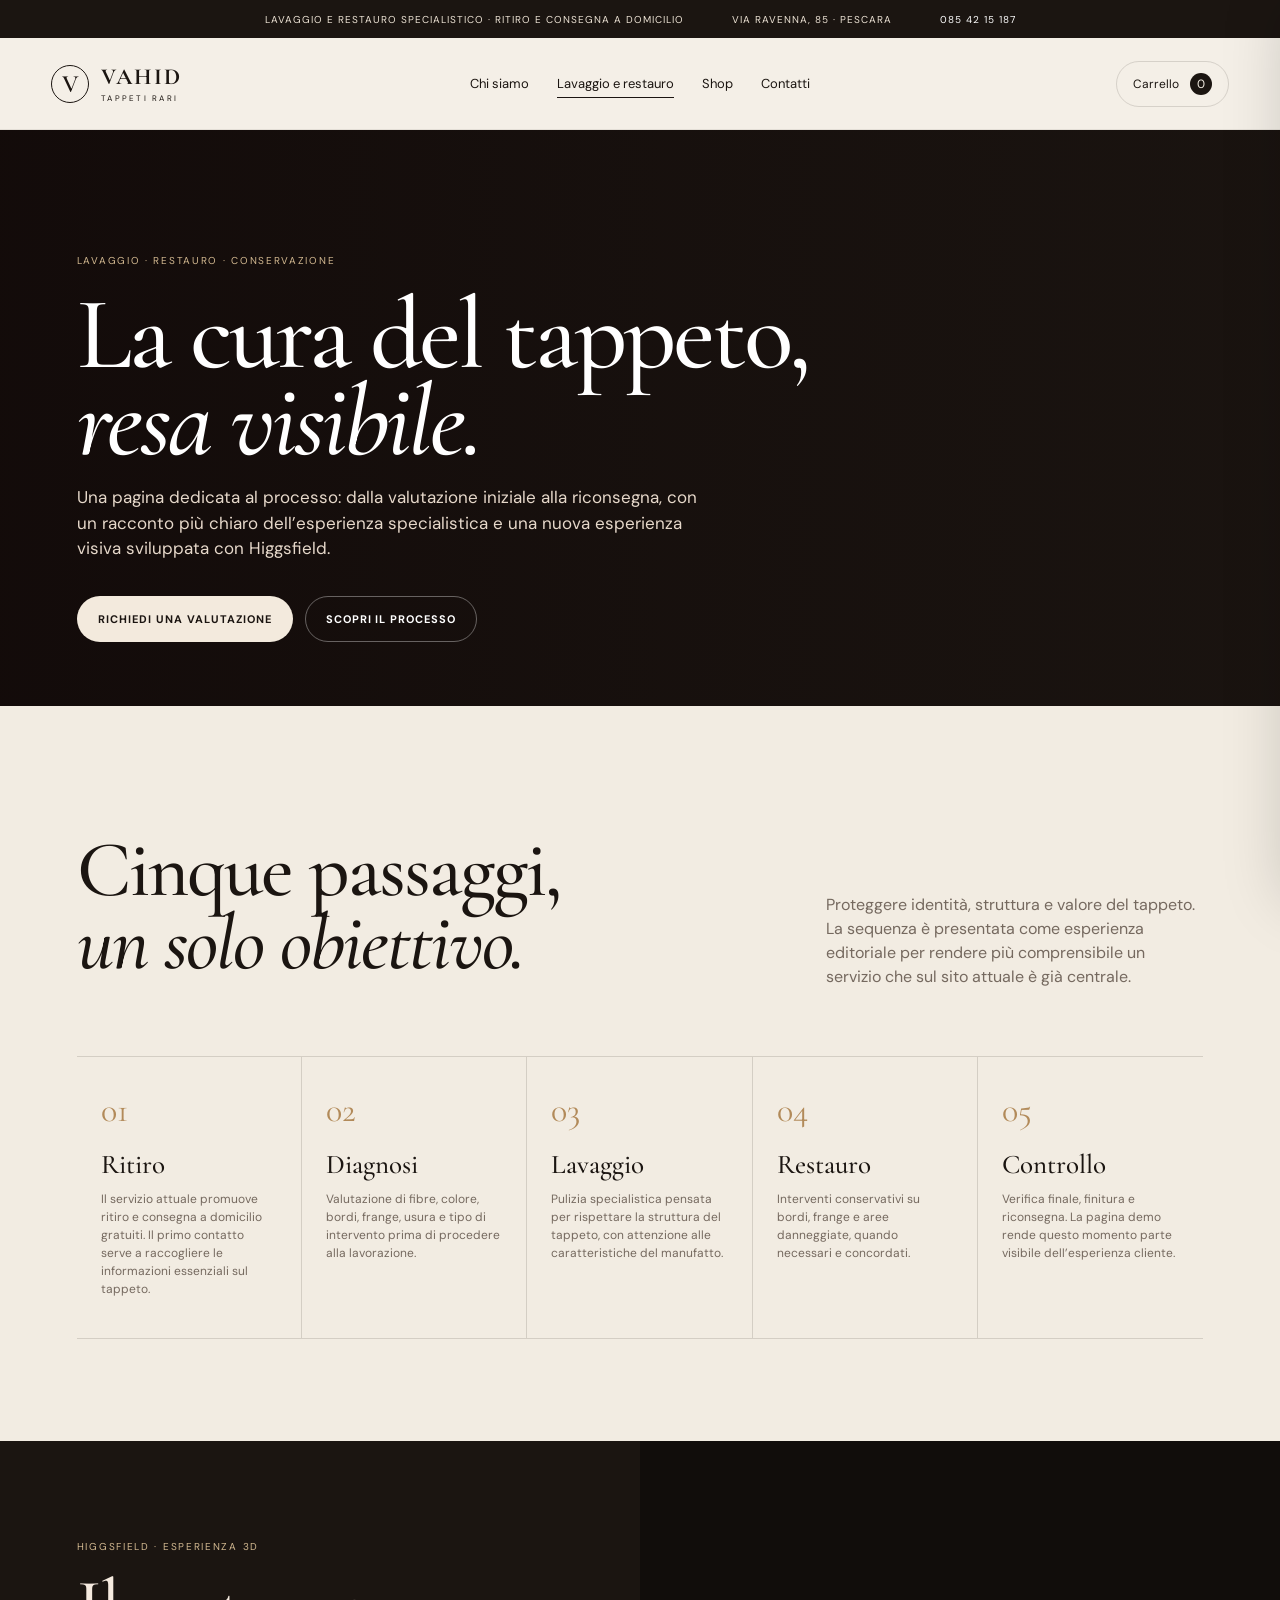
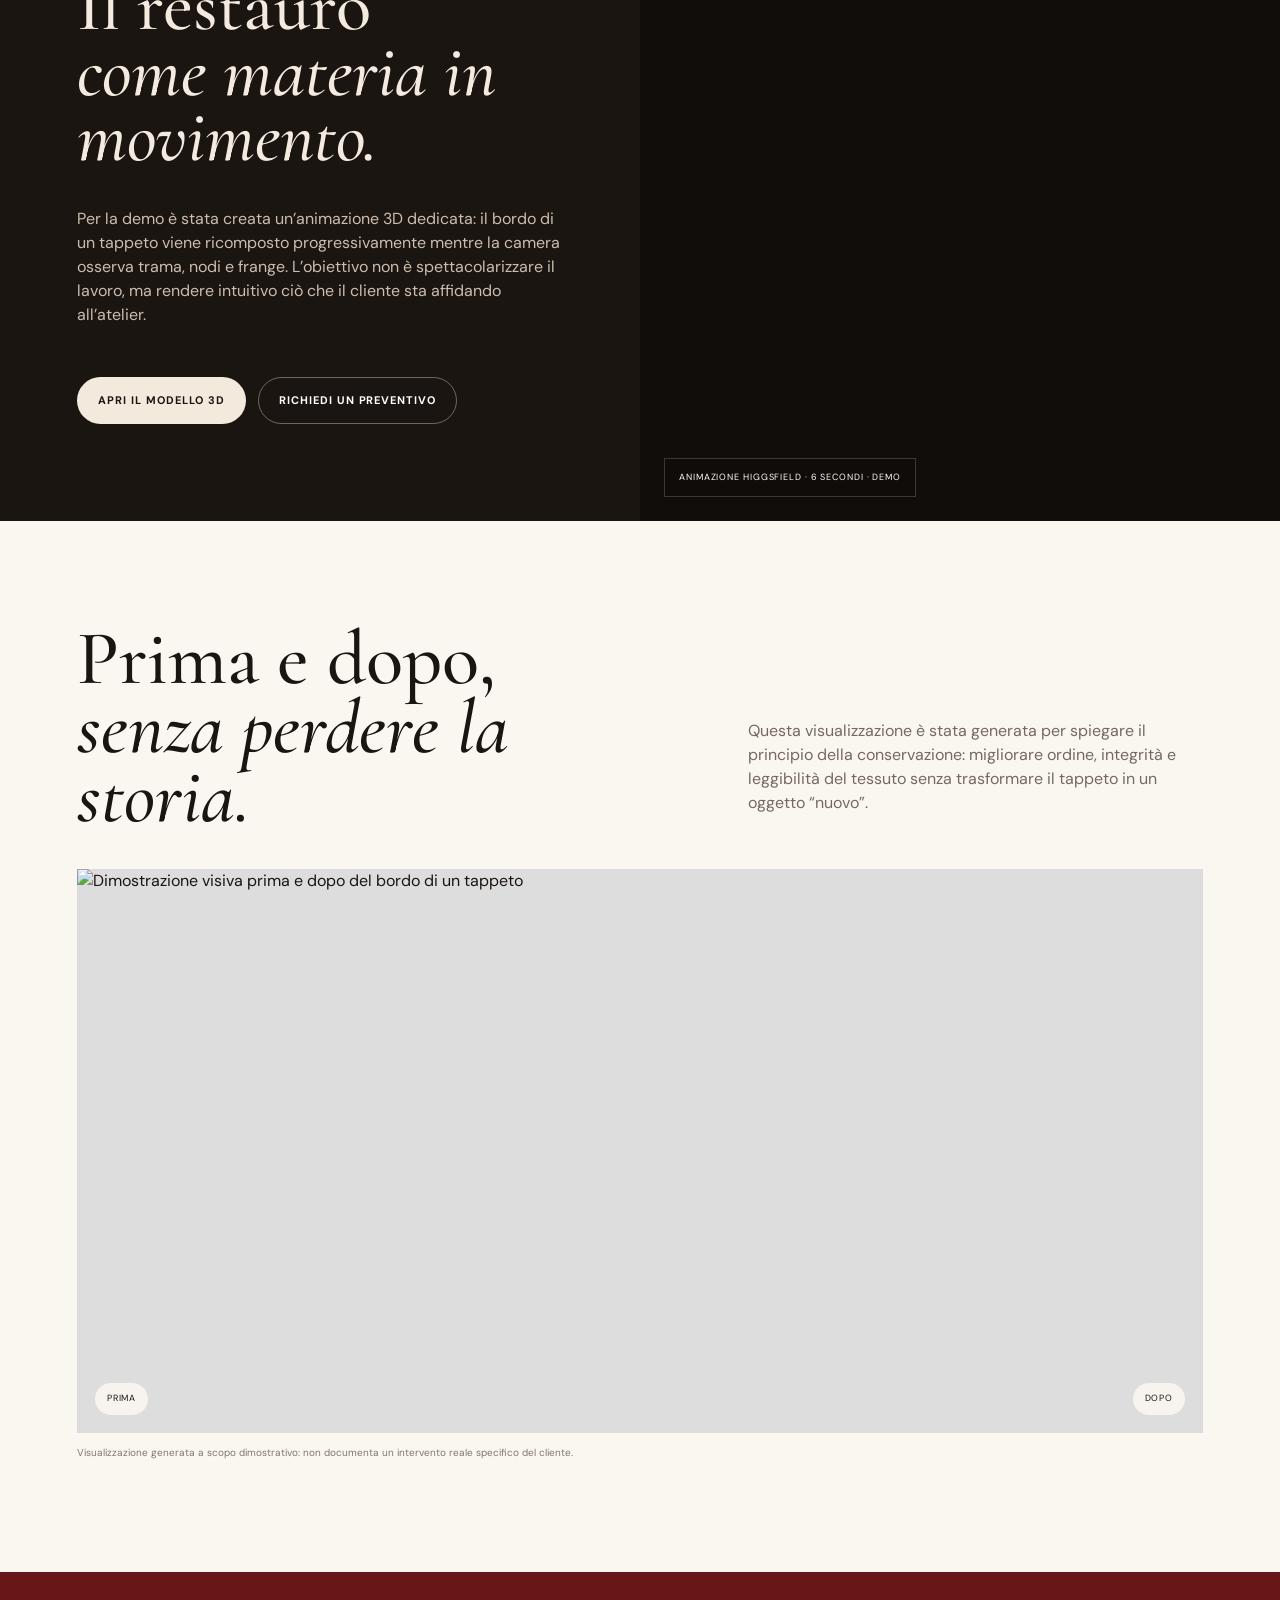
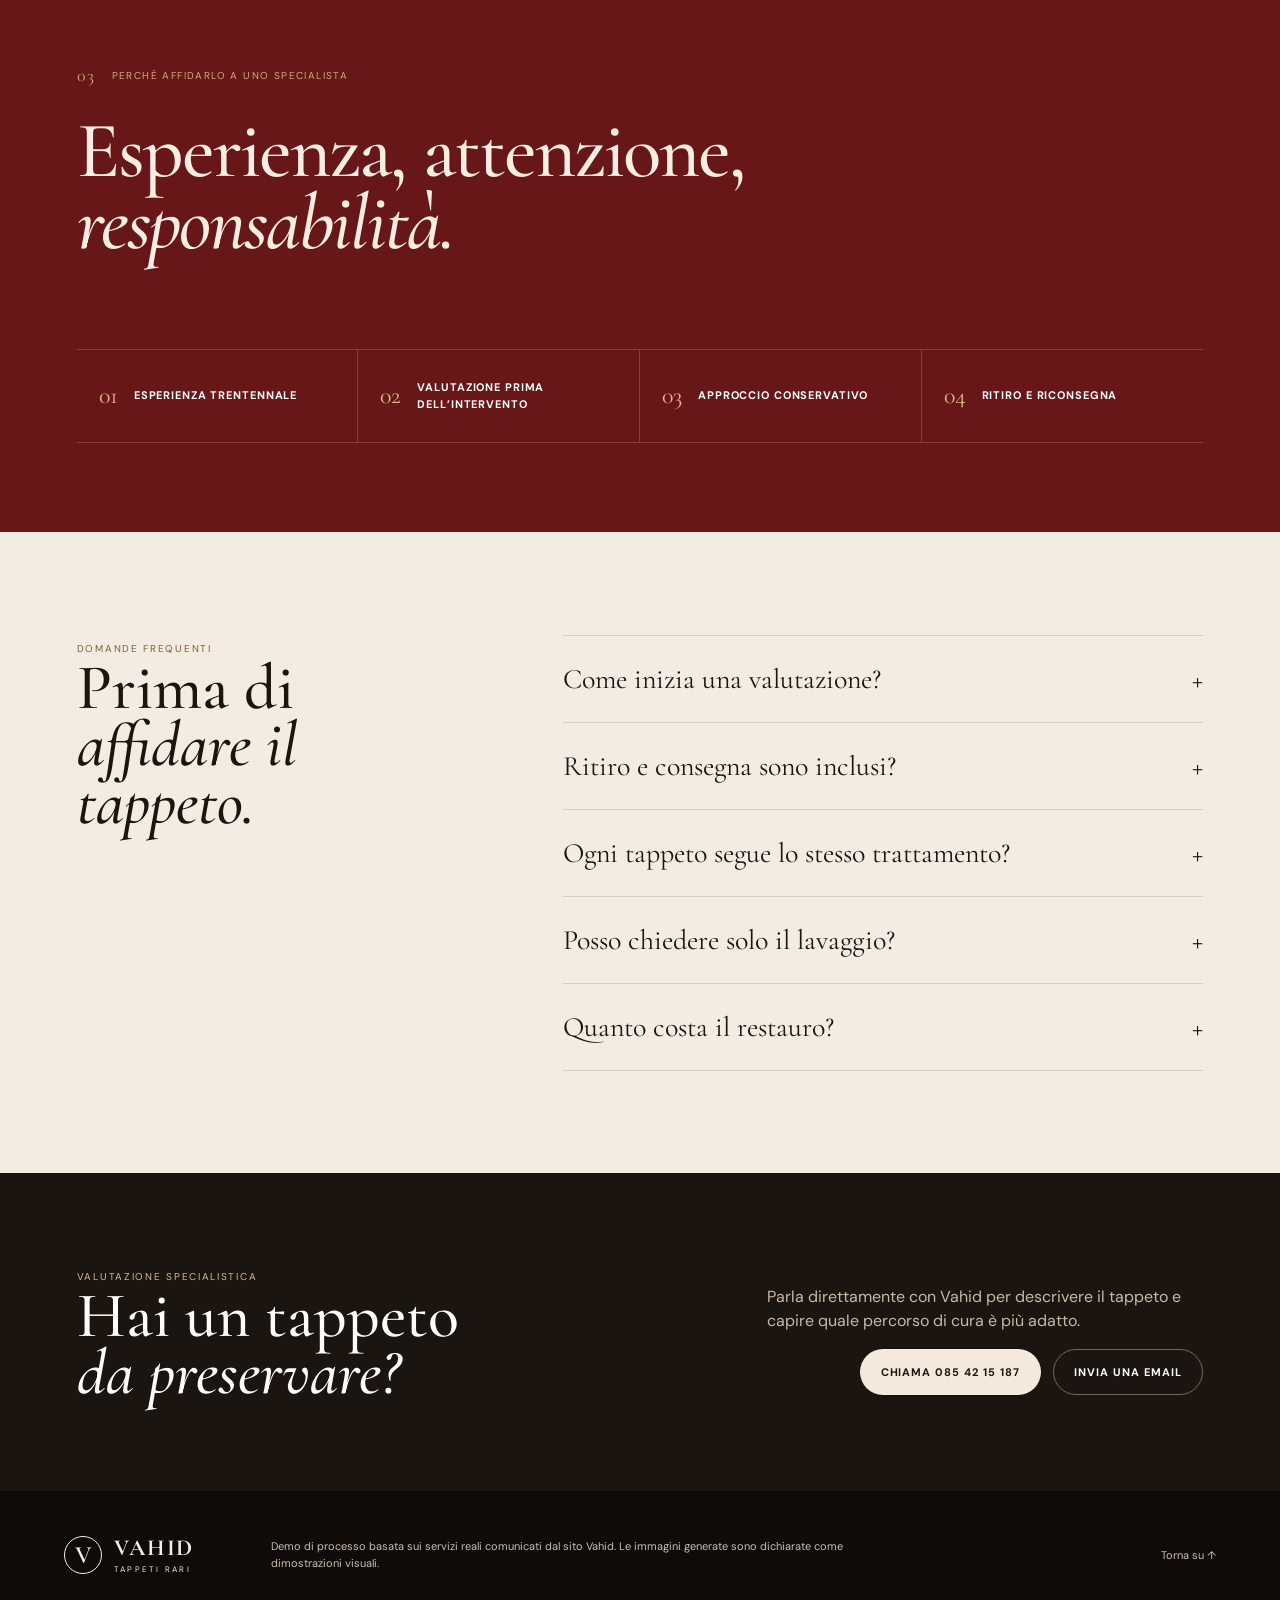
==== restauro.html @ c7d349ae "Add immersive restoration process page with Higgsfield motion" ====
<!doctype html>
<html lang="it">
<head>
  <meta charset="utf-8"><meta name="viewport" content="width=device-width,initial-scale=1"><meta name="description" content="Demo premium del processo di lavaggio e restauro Vahid Tappeti Rari con esperienza interattiva, animazione Higgsfield e richiesta di valutazione."><title>Lavaggio e Restauro — Vahid Tappeti Rari</title>
  <link rel="preconnect" href="https://fonts.googleapis.com"><link rel="preconnect" href="https://fonts.gstatic.com" crossorigin><link href="https://fonts.googleapis.com/css2?family=Cormorant+Garamond:ital,wght@0,500;0,600;1,500&family=DM+Sans:wght@400;500;600;700&display=swap" rel="stylesheet"><link rel="stylesheet" href="styles.css">
</head>
<body class="restoration-page">
  <div class="announcement"><span>Lavaggio e restauro specialistico · ritiro e consegna a domicilio</span><span>Via Ravenna, 85 · Pescara</span><a href="tel:+390854215187">085 42 15 187</a></div>
  <header class="site-header" id="top"><a class="brand" href="index.html"><span class="brand-mark">V</span><span><strong>VAHID</strong><small>TAPPETI RARI</small></span></a><nav class="nav"><a href="index.html#chi-siamo">Chi siamo</a><a href="restauro.html" aria-current="page">Lavaggio e restauro</a><a href="shop.html">Shop</a><a href="index.html#contatti">Contatti</a></nav><button class="cart-trigger" id="cartTrigger">Carrello <span id="cartCount">0</span></button><button class="menu-trigger" id="menuTrigger">Menu</button></header>
  <main>
    <section class="page-hero restoration-hero"><div class="page-hero-media"><video autoplay muted loop playsinline poster="https://d8j0ntlcm91z4.cloudfront.net/user_3JN4lq7KBj4c3qEQUgSkbrftgrd/hf_20260917_131646_2b116d1c-b949-433f-87fc-0a72f5b49335.png"><source src="https://d8j0ntlcm91z4.cloudfront.net/user_3JN4lq7KBj4c3qEQUgSkbrftgrd/hf_20260917_133937_2f659a30-7a9f-43c5-8879-0563947cf5d7.mp4" type="video/mp4"></video></div><div class="page-hero-copy reveal"><span class="eyebrow">Lavaggio · restauro · conservazione</span><h1>La cura del tappeto,<br><em>resa visibile.</em></h1><p>Una pagina dedicata al processo: dalla valutazione iniziale alla riconsegna, con un racconto più chiaro dell’esperienza specialistica e una nuova esperienza visiva sviluppata con Higgsfield.</p><div class="hero-actions"><a class="btn btn-light" href="tel:+390854215187">Richiedi una valutazione</a><a class="btn btn-ghost" href="#processo">Scopri il processo</a></div></div></section>

    <section class="process-page" id="processo"><div class="process-page-head reveal"><h2 class="display">Cinque passaggi,<br><em>un solo obiettivo.</em></h2><p>Proteggere identità, struttura e valore del tappeto. La sequenza è presentata come esperienza editoriale per rendere più comprensibile un servizio che sul sito attuale è già centrale.</p></div><div class="process-grid reveal"><article class="process-step"><span>01</span><h3>Ritiro</h3><p>Il servizio attuale promuove ritiro e consegna a domicilio gratuiti. Il primo contatto serve a raccogliere le informazioni essenziali sul tappeto.</p></article><article class="process-step"><span>02</span><h3>Diagnosi</h3><p>Valutazione di fibre, colore, bordi, frange, usura e tipo di intervento prima di procedere alla lavorazione.</p></article><article class="process-step"><span>03</span><h3>Lavaggio</h3><p>Pulizia specialistica pensata per rispettare la struttura del tappeto, con attenzione alle caratteristiche del manufatto.</p></article><article class="process-step"><span>04</span><h3>Restauro</h3><p>Interventi conservativi su bordi, frange e aree danneggiate, quando necessari e concordati.</p></article><article class="process-step"><span>05</span><h3>Controllo</h3><p>Verifica finale, finitura e riconsegna. La pagina demo rende questo momento parte visibile dell’esperienza cliente.</p></article></div></section>

    <section class="threed-section"><div class="threed-copy reveal"><span class="eyebrow">Higgsfield · esperienza 3D</span><h2>Il restauro<br><em>come materia in movimento.</em></h2><p>Per la demo è stata creata un’animazione 3D dedicata: il bordo di un tappeto viene ricomposto progressivamente mentre la camera osserva trama, nodi e frange. L’obiettivo non è spettacolarizzare il lavoro, ma rendere intuitivo ciò che il cliente sta affidando all’atelier.</p><div class="hero-actions"><a class="btn btn-light" href="https://higgsfield.ai/3d-jutsu/44eef649-ab03-4691-8ada-b29d3c838525" target="_blank" rel="noreferrer">Apri il modello 3D</a><a class="btn btn-ghost" href="mailto:vahidtappetipersiani@gmail.com?subject=Richiesta%20valutazione%20tappeto">Richiedi un preventivo</a></div></div><div class="threed-visual reveal delay-1"><video autoplay muted loop playsinline poster="https://d8j0ntlcm91z4.cloudfront.net/user_3JN4lq7KBj4c3qEQUgSkbrftgrd/hf_20260917_131646_2b116d1c-b949-433f-87fc-0a72f5b49335.png"><source src="https://d8j0ntlcm91z4.cloudfront.net/user_3JN4lq7KBj4c3qEQUgSkbrftgrd/hf_20260917_133937_2f659a30-7a9f-43c5-8879-0563947cf5d7.mp4" type="video/mp4"></video><span class="threed-badge">Animazione Higgsfield · 6 secondi · demo</span></div></section>

    <section class="compare-section"><div class="compare-head reveal"><h2>Prima e dopo,<br><em>senza perdere la storia.</em></h2><p>Questa visualizzazione è stata generata per spiegare il principio della conservazione: migliorare ordine, integrità e leggibilità del tessuto senza trasformare il tappeto in un oggetto “nuovo”.</p></div><div class="compare-media reveal"><img src="https://d8j0ntlcm91z4.cloudfront.net/user_3JN4lq7KBj4c3qEQUgSkbrftgrd/hf_20260917_134541_424b67ab-4fba-4667-8573-e7933c09b040.png" alt="Dimostrazione visiva prima e dopo del bordo di un tappeto"><div class="compare-labels"><span>Prima</span><span>Dopo</span></div></div><p class="demo-disclaimer">Visualizzazione generata a scopo dimostrativo: non documenta un intervento reale specifico del cliente.</p></section>

    <section class="restoration-trust"><div class="section-kicker light reveal"><span>03</span><span>Perché affidarlo a uno specialista</span></div><h2 class="display light reveal">Esperienza, attenzione,<br><em>responsabilità.</em></h2><div class="trust-strip reveal"><div><span>01</span><strong>Esperienza trentennale</strong></div><div><span>02</span><strong>Valutazione prima dell’intervento</strong></div><div><span>03</span><strong>Approccio conservativo</strong></div><div><span>04</span><strong>Ritiro e riconsegna</strong></div></div></section>

    <section class="faq-section"><div class="faq-layout"><div class="reveal"><span class="eyebrow dark">Domande frequenti</span><h2>Prima di<br><em>affidare il tappeto.</em></h2></div><div class="faq-list reveal"><details><summary>Come inizia una valutazione?</summary><p>Con un contatto diretto e una prima descrizione del tappeto. La demo indirizza alla telefonata o all’email, così la valutazione resta personale e coerente con il posizionamento specialistico dell’attività.</p></details><details><summary>Ritiro e consegna sono inclusi?</summary><p>Il sito attuale promuove ritiro e consegna a domicilio gratuiti. Per una versione produzione andrebbero definiti con precisione area coperta, condizioni e tempi.</p></details><details><summary>Ogni tappeto segue lo stesso trattamento?</summary><p>No. La pagina demo comunica esplicitamente una fase di diagnosi iniziale proprio per evitare l’idea di un trattamento standard valido per qualunque manufatto.</p></details><details><summary>Posso chiedere solo il lavaggio?</summary><p>La struttura separa lavaggio, diagnosi e restauro, rendendo più semplice spiegare al cliente quali interventi sono necessari e quali sono opzionali.</p></details><details><summary>Quanto costa il restauro?</summary><p>La demo non inventa un listino. Il costo dipende dall’intervento e viene presentato come preventivo da definire dopo la valutazione.</p></details></div></div></section>

    <section class="quote-cta"><div class="reveal"><span class="eyebrow">Valutazione specialistica</span><h2>Hai un tappeto<br><em>da preservare?</em></h2></div><div class="reveal delay-1"><p>Parla direttamente con Vahid per descrivere il tappeto e capire quale percorso di cura è più adatto.</p><div class="quote-actions"><a class="btn btn-light" href="tel:+390854215187">Chiama 085 42 15 187</a><a class="btn btn-ghost" href="mailto:vahidtappetipersiani@gmail.com">Invia una email</a></div></div></section>
  </main>
  <footer><div class="brand footer-brand"><span class="brand-mark">V</span><span><strong>VAHID</strong><small>TAPPETI RARI</small></span></div><p>Demo di processo basata sui servizi reali comunicati dal sito Vahid. Le immagini generate sono dichiarate come dimostrazioni visuali.</p><a href="#top">Torna su ↑</a></footer>

  <aside class="cart-drawer" id="cartDrawer" aria-hidden="true"><div class="drawer-head"><div><span class="eyebrow dark">Carrello demo</span><h2>Il tuo ordine</h2></div><button class="icon-btn" id="closeCart">×</button></div><div class="cart-empty" id="cartEmpty"><p>Il carrello è vuoto.</p><a href="shop.html" class="text-link" id="continueShopping">Vai allo shop</a></div><div class="cart-content" id="cartContent" hidden><div id="cartItems"></div><div class="shipping-controls"><label>Metodo di consegna<select id="shippingMethod"><option value="local">Ritiro / consegna area Pescara — €0</option><option value="italy">Spedizione Italia — €24</option><option value="whiteglove">Consegna con cura speciale — €42</option></select></label><label class="checkline"><input type="checkbox" id="specialHandling"> Formato oltre 200 cm / movimentazione speciale (+€18 con spedizione standard)</label></div><div class="cart-summary"><div><span>Subtotale</span><strong id="cartSubtotal">€0</strong></div><div><span>Spedizione</span><strong id="cartShipping">€0</strong></div><div class="total"><span>Totale</span><strong id="cartTotal">€0</strong></div></div><button class="btn btn-dark btn-full" id="checkoutTrigger">Vai al checkout</button><small>Demo: nessun pagamento reale.</small></div></aside><div class="backdrop" id="backdrop"></div>
  <dialog class="checkout-modal" id="checkoutModal"><button class="icon-btn modal-close" id="closeCheckout">×</button><div class="checkout-layout"><div class="checkout-form-pane"><span class="eyebrow dark">Checkout simulato</span><h2>Dati di consegna</h2><form id="checkoutForm"><div class="field-grid"><label>Nome<input required autocomplete="given-name"></label><label>Cognome<input required autocomplete="family-name"></label></div><label>Email<input required type="email" autocomplete="email"></label><label>Indirizzo<input required autocomplete="street-address"></label><div class="field-grid"><label>Città<input required></label><label>CAP<input required inputmode="numeric"></label></div><label>Consegna<select id="checkoutShipping"><option value="local">Ritiro / consegna area Pescara — €0</option><option value="italy">Spedizione Italia — €24</option><option value="whiteglove">Consegna con cura speciale — €42</option></select></label><label class="checkout-check"><input type="checkbox" id="checkoutSpecialHandling"> Formato oltre 200 cm / movimentazione speciale</label><h3>Pagamento demo</h3><label>Numero carta<input required id="cardNumber" inputmode="numeric" maxlength="19" placeholder="4242 4242 4242 4242"></label><div class="field-grid"><label>Scadenza<input required placeholder="MM/AA" maxlength="5"></label><label>CVV<input required inputmode="numeric" maxlength="4" placeholder="123"></label></div><button class="btn btn-dark btn-full" type="submit" id="payButton">Paga · Simulazione</button><small>Nessun dato di pagamento viene trasmesso.</small></form></div><div class="checkout-summary-pane"><span class="eyebrow">Riepilogo</span><h3>Ordine Vahid</h3><p id="checkoutShippingLabel">Spedizione</p><div class="checkout-product-price" id="checkoutTotal">€0</div><div class="secure-note">Checkout dimostrativo<br>Assistenza diretta<br>Costi di consegna visibili</div></div></div><div class="success-state" id="successState" hidden><span class="success-icon">✓</span><h2>Ordine demo completato</h2><p>Nessun pagamento reale è stato effettuato.</p><button class="btn btn-dark" id="resetDemo">Chiudi demo</button></div></dialog>
  <script src="script.js"></script>
</body>
</html>
---- styles.css ----
:root{
  --ink:#1b1511;
  --ink-2:#2a211b;
  --cream:#f2ece2;
  --paper:#faf7f1;
  --burgundy:#681719;
  --burgundy-deep:#4e1012;
  --gold:#b28a59;
  --gold-soft:#d0b184;
  --muted:#75695f;
  --line:rgba(28,21,17,.14);
  --line-light:rgba(255,255,255,.16);
  --serif:'Cormorant Garamond',Georgia,serif;
  --sans:'DM Sans',Arial,sans-serif;
  --ease:cubic-bezier(.2,.7,.2,1);
  --shadow:0 26px 70px rgba(23,15,10,.13);
}
*{box-sizing:border-box}
html{scroll-behavior:smooth}
body{margin:0;background:var(--cream);color:var(--ink);font-family:var(--sans);font-size:16px;line-height:1.5;overflow-x:hidden}
body.shop-page,body.restoration-page{background:var(--paper)}
a{color:inherit;text-decoration:none}
button,input,select,textarea{font:inherit}
button{cursor:pointer}
img,video{max-width:100%}
[hidden]{display:none!important}
.announcement{height:38px;padding:0 4vw;background:var(--ink);color:#ede3d5;display:flex;align-items:center;justify-content:center;gap:3rem;font-size:10px;letter-spacing:.1em;text-transform:uppercase}
.announcement a{color:#fff}
.site-header{height:92px;padding:0 4vw;background:rgba(244,239,230,.94);backdrop-filter:blur(18px);display:grid;grid-template-columns:1fr auto 1fr;align-items:center;gap:32px;position:sticky;top:0;z-index:50;border-bottom:1px solid rgba(28,21,17,.08)}
.brand{display:inline-flex;align-items:center;gap:12px;width:max-content}
.brand-mark{width:38px;height:38px;border:1px solid currentColor;border-radius:50%;display:grid;place-items:center;font-family:var(--serif);font-size:25px;font-weight:600}
.brand span:last-child{display:flex;flex-direction:column;line-height:1}
.brand strong{font-family:var(--serif);font-size:23px;letter-spacing:.08em}
.brand small{font-size:8px;letter-spacing:.28em;margin-top:5px}
.nav{display:flex;align-items:center;gap:28px;font-size:13px}
.nav a{position:relative}
.nav a:after{content:'';position:absolute;left:0;right:100%;bottom:-5px;height:1px;background:var(--ink);transition:right .3s}
.nav a:hover:after,.nav a[aria-current="page"]:after{right:0}
.cart-trigger,.menu-trigger,.icon-btn,.text-button{appearance:none;border:0;background:none;color:inherit}
.cart-trigger{justify-self:end;border:1px solid var(--line);padding:11px 16px;border-radius:999px;font-size:12px}
.cart-trigger span{display:inline-grid;place-items:center;background:var(--ink);color:var(--cream);width:22px;height:22px;border-radius:50%;margin-left:8px}
.menu-trigger{display:none;justify-self:end}
.section-dark{background:var(--ink);color:#f8f2e7}
.section-light{background:var(--cream)}
.section-burgundy{background:var(--burgundy);color:#f7e8df}
.eyebrow{display:inline-block;font-size:10px;letter-spacing:.17em;text-transform:uppercase;color:#d3b991}
.eyebrow.dark{color:#845d35}
.display{font-family:var(--serif);font-weight:500;letter-spacing:-.025em;line-height:.91;margin:26px 0;font-size:clamp(48px,6.2vw,98px)}
.display.light{color:#faeee3}
.display em{font-weight:500}
.section-kicker{display:flex;gap:16px;align-items:center;font-size:10px;letter-spacing:.14em;text-transform:uppercase;color:#8b6a46}
.section-kicker span:first-child{font-family:var(--serif);font-size:18px}
.section-kicker.light{color:#d0a978}
.btn{appearance:none;border:1px solid transparent;padding:14px 20px;border-radius:999px;font-size:11px;letter-spacing:.09em;text-transform:uppercase;font-weight:700;transition:transform .25s var(--ease),background .25s,color .25s,border-color .25s}
.btn:hover{transform:translateY(-2px)}
.btn-light{background:#f3eadd;color:var(--ink)}
.btn-ghost{border-color:rgba(255,255,255,.35);color:#fff}
.btn-dark{background:var(--ink);color:#fff}
.btn-outline{border-color:var(--line);background:transparent;color:var(--ink)}
.btn-full{width:100%}
.text-link,.text-button{display:inline-block;margin-top:14px;padding:0 0 3px;border-bottom:1px solid currentColor;font-size:11px;text-transform:uppercase;letter-spacing:.1em}
.text-button{font-weight:600}
.hero{min-height:calc(100svh - 130px);position:relative;display:grid;align-items:end;overflow:hidden}
.hero-media,.hero-overlay{position:absolute;inset:0}
.hero-media img{width:100%;height:100%;object-fit:cover;filter:saturate(.86) contrast(1.04);transform:scale(1.02);animation:heroDrift 18s ease-in-out infinite alternate}
.hero-overlay{background:linear-gradient(90deg,rgba(22,15,11,.9) 0%,rgba(22,15,11,.64) 42%,rgba(22,15,11,.1) 72%,rgba(22,15,11,.24) 100%)}
@keyframes heroDrift{from{transform:scale(1.02) translateX(0)}to{transform:scale(1.07) translateX(-1.5%)}}
.hero-copy{position:relative;z-index:2;width:min(760px,80vw);padding:8vw 0 7vw 6vw}
.hero h1{font-family:var(--serif);font-weight:500;letter-spacing:-.03em;line-height:.88;margin:26px 0;font-size:clamp(64px,8.5vw,138px)}
.hero h1 em{font-weight:500}
.hero-copy p{max-width:610px;color:#ddd1c2;font-size:18px}
.hero-actions{display:flex;gap:12px;margin-top:34px;flex-wrap:wrap}
.hero-meta{position:absolute;right:5vw;bottom:5vw;z-index:2;display:grid;grid-template-columns:auto auto auto;gap:28px;align-items:end;color:#f0e5d7}
.hero-meta>span{font-family:var(--serif);font-size:70px;opacity:.22;line-height:.8}
.hero-meta div{border-left:1px solid rgba(255,255,255,.24);padding-left:18px;display:flex;flex-direction:column}
.hero-meta strong{font-family:var(--serif);font-size:24px}
.hero-meta small{font-size:10px;text-transform:uppercase;letter-spacing:.1em;color:#bcae9c}
.scroll-cue{position:absolute;right:2vw;top:50%;z-index:2;writing-mode:vertical-rl;font-size:9px;letter-spacing:.2em;text-transform:uppercase;color:#d0c1af}
.intro,.collection,.visit,.page-section{padding:8vw 6vw}
.intro-grid{display:grid;grid-template-columns:minmax(0,1.45fr) minmax(320px,.7fr);gap:8vw;align-items:start;margin-top:42px}
.intro-copy{padding-top:26px;color:#514840;font-size:17px}
.intro-copy p{margin:0 0 18px}
.trust-strip{display:grid;grid-template-columns:repeat(4,1fr);border-top:1px solid var(--line);border-bottom:1px solid var(--line);margin-top:7vw}
.trust-strip div{padding:28px 22px;border-right:1px solid var(--line);display:flex;gap:16px;align-items:center}
.trust-strip div:last-child{border-right:0}
.trust-strip span{font-family:var(--serif);font-size:24px;color:var(--gold)}
.trust-strip strong{font-size:11px;text-transform:uppercase;letter-spacing:.08em}
.restoration{display:grid;grid-template-columns:1.05fr .95fr;min-height:780px}
.restoration-media{min-height:650px}.restoration-media img{width:100%;height:100%;object-fit:cover;display:block}
.restoration-copy{padding:7vw 6vw;display:flex;flex-direction:column;justify-content:center}
.restoration-copy>p{max-width:640px;font-size:17px;color:#f0d4ca}
.process{margin:30px 0 36px;border-top:1px solid rgba(255,255,255,.18)}
.process div{display:grid;grid-template-columns:46px 1fr;gap:18px;padding:18px 0;border-bottom:1px solid rgba(255,255,255,.18)}
.process span{font-family:var(--serif);font-size:24px;color:#dfb184}.process p{margin:0;font-size:13px;color:#efd8cf}.process strong{color:#fff;font-size:15px}
.collection-head{display:grid;grid-template-columns:1.3fr .6fr;gap:8vw;align-items:end}.collection-head p{color:#5e544b;padding-bottom:22px}
.collection-banner{height:440px;margin:3vw 0 6vw;overflow:hidden}.collection-banner img{width:100%;height:100%;object-fit:cover;transition:transform .8s var(--ease)}.collection-banner:hover img{transform:scale(1.02)}
.product-card{display:grid;grid-template-columns:minmax(0,1.08fr) minmax(320px,.92fr);background:var(--paper);border:1px solid var(--line)}
.product-image-wrap{position:relative;min-height:560px;background:#e9e2d8;overflow:hidden}.product-image{width:100%;height:100%;object-fit:cover;transition:transform .7s var(--ease)}.product-card:hover .product-image{transform:scale(1.025)}
.product-badge{position:absolute;left:20px;top:20px;background:rgba(250,247,241,.92);padding:9px 12px;border-radius:999px;font-size:9px;text-transform:uppercase;letter-spacing:.14em}
.product-info{padding:6vw;display:flex;flex-direction:column;justify-content:center}.product-info h3{font-family:var(--serif);font-size:clamp(38px,4vw,64px);line-height:.96;font-weight:500;margin:20px 0}.product-info>p{color:#635950;max-width:560px}.product-price{font-family:var(--serif);font-size:42px;margin:20px 0}.product-actions{display:flex;align-items:center;gap:22px;flex-wrap:wrap}
.visit{padding-bottom:6vw}.visit-grid{display:grid;grid-template-columns:1.1fr .8fr;gap:8vw;align-items:start;margin-top:48px}.visit p{color:#c9bcae;max-width:600px}
.contact-card{border:1px solid rgba(255,255,255,.16)}.contact-card div{padding:24px;border-bottom:1px solid rgba(255,255,255,.16);display:flex;flex-direction:column;gap:7px}.contact-card div:last-child{border-bottom:0}.contact-card span{font-size:9px;text-transform:uppercase;letter-spacing:.14em;color:#ad9f90}.contact-card strong,.contact-card a{font-family:var(--serif);font-size:24px;font-weight:500}.contact-card a:hover{color:#d7b07c}
footer{padding:36px 5vw;background:#0e0b09;color:#cbbfb1;display:grid;grid-template-columns:auto 1fr auto;gap:6vw;align-items:center;font-size:11px}.footer-brand{color:#f6eee3}footer p{max-width:580px}

/* SHOP */
.page-hero{position:relative;min-height:64svh;display:grid;align-items:end;overflow:hidden;background:var(--ink);color:#fff}
.page-hero-media{position:absolute;inset:0}.page-hero-media img,.page-hero-media video{width:100%;height:100%;object-fit:cover;display:block}.page-hero-media:after{content:'';position:absolute;inset:0;background:linear-gradient(90deg,rgba(18,12,9,.88),rgba(18,12,9,.35) 60%,rgba(18,12,9,.18))}
.page-hero-copy{position:relative;z-index:2;padding:8vw 6vw 5vw;width:min(900px,88vw)}
.page-hero h1{font-family:var(--serif);font-size:clamp(64px,8vw,126px);line-height:.85;font-weight:500;letter-spacing:-.03em;margin:20px 0}.page-hero p{max-width:640px;color:#e6d8ca;font-size:17px}
.shop-shell{padding:6vw 6vw 9vw}.shop-intro{display:grid;grid-template-columns:1fr .7fr;gap:8vw;align-items:end;margin-bottom:4vw}.shop-intro h2{font-family:var(--serif);font-size:clamp(50px,6vw,90px);line-height:.9;font-weight:500;margin:0}.shop-intro p{color:var(--muted);font-size:15px}
.category-row{display:flex;gap:8px;flex-wrap:wrap;margin:0 0 22px}.category-chip{border:1px solid var(--line);background:transparent;padding:10px 14px;border-radius:999px;font-size:10px;text-transform:uppercase;letter-spacing:.09em}.category-chip.active,.category-chip:hover{background:var(--ink);color:#fff}
.shop-toolbar{display:grid;grid-template-columns:1.4fr .8fr .8fr auto;gap:12px;align-items:center;padding:20px 0 30px;border-top:1px solid var(--line);border-bottom:1px solid var(--line);margin-bottom:35px}
.shop-toolbar input,.shop-toolbar select{width:100%;border:1px solid var(--line);background:var(--paper);padding:13px 14px;outline:none;color:var(--ink)}.shop-toolbar input:focus,.shop-toolbar select:focus{border-color:var(--ink)}
.result-count{font-size:10px;letter-spacing:.08em;text-transform:uppercase;color:var(--muted);text-align:right;white-space:nowrap}
.product-grid{display:grid;grid-template-columns:repeat(2,minmax(0,1fr));gap:28px}
.shop-card{background:#fff;border:1px solid var(--line);min-width:0;transition:transform .35s var(--ease),box-shadow .35s var(--ease)}.shop-card:hover{transform:translateY(-5px);box-shadow:var(--shadow)}
.shop-card-media{position:relative;aspect-ratio:4/3;background:#e6ded3;overflow:hidden}.shop-card-media img{width:100%;height:100%;object-fit:cover;display:block;transition:transform .7s var(--ease)}.shop-card:hover .shop-card-media img{transform:scale(1.035)}
.shop-card-tag{position:absolute;top:16px;left:16px;background:rgba(250,247,241,.93);padding:8px 10px;border-radius:999px;font-size:9px;text-transform:uppercase;letter-spacing:.1em}.shop-card-body{padding:24px}.shop-card-meta{display:flex;justify-content:space-between;gap:12px;color:#8c7e70;font-size:10px;text-transform:uppercase;letter-spacing:.08em}.shop-card h3{font-family:var(--serif);font-size:34px;line-height:.95;font-weight:500;margin:15px 0 10px}.shop-card p{color:var(--muted);font-size:13px;min-height:60px}.shop-card-price{font-family:var(--serif);font-size:34px;margin:18px 0}.shop-card-actions{display:flex;gap:10px;flex-wrap:wrap}.shop-card-actions .btn{flex:1}
.shop-advice{margin-top:5vw;padding:5vw;background:var(--burgundy);color:#f8e8de;display:grid;grid-template-columns:1.1fr .8fr;gap:7vw;align-items:center}.shop-advice h2{font-family:var(--serif);font-size:clamp(42px,5vw,78px);line-height:.92;font-weight:500;margin:0 0 18px}.shop-advice p{color:#e6c7bd}.advice-actions{display:flex;flex-direction:column;gap:12px;align-items:flex-start}
.shipping-story{padding:7vw 6vw;background:var(--ink);color:#f5ecdf}.shipping-grid{display:grid;grid-template-columns:1fr 1fr 1fr;gap:1px;background:rgba(255,255,255,.12);border:1px solid rgba(255,255,255,.12);margin-top:35px}.shipping-card{background:var(--ink);padding:30px}.shipping-card span{font-family:var(--serif);font-size:38px;color:var(--gold-soft)}.shipping-card h3{font-family:var(--serif);font-size:28px;font-weight:500;margin:15px 0 8px}.shipping-card p{color:#c9b9aa;font-size:13px;margin:0}.shipping-note{font-size:11px;color:#9e8e7d;margin-top:24px}
.recent-section{padding:7vw 6vw}.recent-section h2{font-family:var(--serif);font-size:clamp(42px,5vw,72px);font-weight:500;margin:12px 0 30px}.recent-grid{display:grid;grid-template-columns:repeat(2,minmax(0,1fr));gap:18px}.recent-card{display:grid;grid-template-columns:150px 1fr;background:#fff;border:1px solid var(--line)}.recent-card img{width:100%;height:100%;object-fit:cover;min-height:150px}.recent-card div{padding:18px}.recent-card span{font-size:9px;text-transform:uppercase;letter-spacing:.1em;color:#8e6b45}.recent-card h3{font-family:var(--serif);font-size:26px;line-height:1;margin:8px 0}.recent-card strong{display:block;font-size:14px}
.quick-modal{width:min(980px,94vw);border:0;padding:0;background:var(--paper);box-shadow:0 30px 90px rgba(0,0,0,.36)}.quick-modal::backdrop{background:rgba(10,7,5,.72);backdrop-filter:blur(4px)}.quick-grid{display:grid;grid-template-columns:1.05fr .95fr}.quick-image{min-height:560px;background:#ddd}.quick-image img{width:100%;height:100%;object-fit:cover;display:block}.quick-copy{padding:5vw;position:relative}.quick-copy .icon-btn{position:absolute;right:20px;top:20px}.quick-copy h2{font-family:var(--serif);font-size:50px;line-height:.9;font-weight:500;margin:18px 0}.quick-copy p{color:var(--muted)}

/* RESTORATION PAGE */
.restoration-hero .page-hero-media:after{background:linear-gradient(90deg,rgba(18,10,9,.9),rgba(18,10,9,.45) 52%,rgba(18,10,9,.15))}
.restoration-hero video{filter:saturate(.82) contrast(1.05)}
.process-page{padding:8vw 6vw;background:var(--cream)}.process-page-head{display:grid;grid-template-columns:1.2fr .7fr;gap:8vw;align-items:end;margin-bottom:4vw}.process-page-head p{color:var(--muted)}
.process-grid{display:grid;grid-template-columns:repeat(5,1fr);border-top:1px solid var(--line);border-bottom:1px solid var(--line)}.process-step{padding:28px 24px;border-right:1px solid var(--line)}.process-step:last-child{border-right:0}.process-step span{font-family:var(--serif);font-size:34px;color:var(--gold)}.process-step h3{font-family:var(--serif);font-size:27px;line-height:1;font-weight:500;margin:15px 0 9px}.process-step p{font-size:12px;color:var(--muted)}
.threed-section{display:grid;grid-template-columns:1fr 1fr;min-height:680px;background:var(--ink);color:#f5eadf}.threed-copy{padding:7vw 6vw;display:flex;flex-direction:column;justify-content:center}.threed-copy h2{font-family:var(--serif);font-size:clamp(48px,5.7vw,86px);line-height:.9;font-weight:500;margin:20px 0}.threed-copy p{color:#cdbdaf;max-width:580px}.threed-visual{position:relative;overflow:hidden;background:#110d0b}.threed-visual video{width:100%;height:100%;object-fit:cover;display:block}.threed-badge{position:absolute;left:24px;bottom:24px;background:rgba(17,13,11,.8);backdrop-filter:blur(8px);padding:12px 14px;border:1px solid rgba(255,255,255,.18);font-size:9px;text-transform:uppercase;letter-spacing:.1em;color:#fff}
.compare-section{padding:8vw 6vw;background:var(--paper)}.compare-head{display:grid;grid-template-columns:1fr .8fr;gap:8vw;align-items:end;margin-bottom:3vw}.compare-head h2{font-family:var(--serif);font-size:clamp(48px,6vw,88px);line-height:.9;font-weight:500;margin:0}.compare-head p{color:var(--muted)}.compare-media{position:relative;overflow:hidden;background:#ddd;aspect-ratio:16/8}.compare-media img{width:100%;height:100%;object-fit:cover;display:block}.compare-labels{position:absolute;inset:auto 18px 18px 18px;display:flex;justify-content:space-between}.compare-labels span{background:rgba(250,247,241,.9);padding:9px 12px;border-radius:999px;font-size:9px;text-transform:uppercase;letter-spacing:.1em}.demo-disclaimer{font-size:10px;color:#81756b;margin-top:12px}
.restoration-trust{padding:7vw 6vw;background:var(--burgundy);color:#f5e6dc}.restoration-trust .trust-strip{border-color:rgba(255,255,255,.18)}.restoration-trust .trust-strip div{border-color:rgba(255,255,255,.18)}.restoration-trust .trust-strip strong{color:#fff}.restoration-trust .trust-strip span{color:#deb88d}
.faq-section{padding:8vw 6vw;background:var(--cream)}.faq-layout{display:grid;grid-template-columns:.75fr 1.25fr;gap:8vw}.faq-layout h2{font-family:var(--serif);font-size:clamp(48px,5vw,80px);line-height:.9;font-weight:500;margin:0}.faq-list{border-top:1px solid var(--line)}.faq-list details{border-bottom:1px solid var(--line);padding:22px 0}.faq-list summary{cursor:pointer;list-style:none;font-family:var(--serif);font-size:28px}.faq-list summary::-webkit-details-marker{display:none}.faq-list summary:after{content:'+';float:right}.faq-list details[open] summary:after{content:'–'}.faq-list p{color:var(--muted);max-width:680px}
.quote-cta{padding:7vw 6vw;background:var(--ink);color:#fff;display:grid;grid-template-columns:1.1fr .8fr;gap:7vw;align-items:center}.quote-cta h2{font-family:var(--serif);font-size:clamp(48px,5vw,80px);line-height:.9;font-weight:500;margin:0}.quote-cta p{color:#c8b8a8}.quote-actions{display:flex;gap:12px;flex-wrap:wrap;justify-content:flex-end}

/* CART + CHECKOUT */
.cart-drawer{position:fixed;top:0;right:0;width:min(520px,96vw);height:100svh;background:var(--paper);z-index:100;transform:translateX(105%);transition:transform .45s var(--ease);padding:34px;display:flex;flex-direction:column;box-shadow:-20px 0 60px rgba(0,0,0,.18);overflow:auto}.cart-drawer.open{transform:translateX(0)}
.drawer-head{display:flex;justify-content:space-between;align-items:flex-start;border-bottom:1px solid var(--line);padding-bottom:20px}.drawer-head h2,.checkout-modal h2{font-family:var(--serif);font-size:42px;line-height:1;margin:8px 0}.icon-btn{font-size:28px;line-height:1}.cart-empty{margin:auto 0;text-align:center}.cart-content{padding-top:20px}.cart-item{display:grid;grid-template-columns:68px 1fr auto;gap:14px;padding:18px 0;border-bottom:1px solid var(--line);align-items:start}.cart-item>img{width:68px;height:68px;object-fit:cover}.cart-item h4{font-family:var(--serif);font-size:21px;line-height:1.05;margin:0 0 6px}.cart-item small{font-size:9px;color:#81756b}.qty{display:flex;align-items:center;gap:9px;margin-top:10px;flex-wrap:wrap}.qty button{width:27px;height:27px;border:1px solid var(--line);background:transparent;border-radius:50%}.qty .remove-item{width:auto;border:0;border-radius:0;font-size:9px;text-transform:uppercase;letter-spacing:.08em;padding:0 0 2px;border-bottom:1px solid currentColor;margin-left:4px}
.shipping-controls{padding:18px 0;border-bottom:1px solid var(--line);display:grid;gap:10px}.shipping-controls label{font-size:9px;text-transform:uppercase;letter-spacing:.09em;color:#74685e;display:grid;gap:7px}.shipping-controls select{width:100%;padding:11px;border:1px solid var(--line);background:#fff}.shipping-controls .checkline{display:flex;grid-template-columns:none;align-items:flex-start;gap:8px;text-transform:none;letter-spacing:0;font-size:11px}.shipping-controls .checkline input{margin-top:3px}
.cart-summary{padding:20px 0}.cart-summary>div{display:flex;justify-content:space-between;margin:8px 0;font-size:13px}.cart-summary .total{border-top:1px solid var(--line);margin-top:16px;padding-top:16px;font-size:18px}.cart-content small,.checkout-form-pane small{display:block;color:#82766b;font-size:10px;margin-top:12px}
.backdrop{position:fixed;inset:0;background:rgba(10,7,5,.5);backdrop-filter:blur(2px);z-index:90;opacity:0;pointer-events:none;transition:opacity .3s}.backdrop.show{opacity:1;pointer-events:auto}
.checkout-modal{width:min(1100px,94vw);max-height:90svh;padding:0;border:0;background:var(--paper);color:var(--ink);box-shadow:0 30px 90px rgba(0,0,0,.35)}.checkout-modal::backdrop{background:rgba(10,7,5,.7);backdrop-filter:blur(4px)}.modal-close{position:absolute;right:18px;top:18px;z-index:2}.checkout-layout{display:grid;grid-template-columns:1.2fr .8fr}.checkout-form-pane{padding:5vw;overflow:auto}.checkout-summary-pane{padding:5vw;background:var(--ink);color:#f3eadf}.checkout-summary-pane h3{font-family:var(--serif);font-size:38px;line-height:1;margin:30px 0 8px}.checkout-summary-pane p{color:#b9aa9a}.checkout-product-price{font-family:var(--serif);font-size:48px;margin:24px 0}.secure-note{border-top:1px solid rgba(255,255,255,.2);padding-top:22px;font-size:12px;line-height:2;color:#c7b8aa}.checkout-form-pane form{display:grid;gap:14px}.checkout-form-pane label{font-size:9px;letter-spacing:.08em;text-transform:uppercase;display:grid;gap:7px}.checkout-form-pane input,.checkout-form-pane select{width:100%;background:#fff;border:1px solid #d8d0c7;padding:13px 14px;outline:none}.checkout-form-pane input:focus,.checkout-form-pane select:focus{border-color:var(--ink)}.field-grid{display:grid;grid-template-columns:1fr 1fr;gap:12px}.checkout-form-pane h3{font-family:var(--serif);font-size:26px;margin:16px 0 0}.checkout-check{display:flex!important;grid-template-columns:none!important;align-items:flex-start;gap:8px;text-transform:none!important;letter-spacing:0!important;font-size:11px!important}.checkout-check input{width:auto!important;margin-top:4px}.success-state{padding:8vw;text-align:center}.success-icon{width:68px;height:68px;border-radius:50%;display:grid;place-items:center;margin:0 auto 24px;background:var(--burgundy);color:#fff;font-size:30px}.success-state p{color:#6a6057;max-width:520px;margin:0 auto 30px}
.reveal{opacity:0;transform:translateY(28px);transition:opacity .85s var(--ease),transform .85s var(--ease)}.reveal.visible{opacity:1;transform:none}.delay-1{transition-delay:.12s}

@media(max-width:1100px){.process-grid{grid-template-columns:repeat(2,1fr)}.process-step{border-bottom:1px solid var(--line)}.shop-toolbar{grid-template-columns:1fr 1fr}.result-count{text-align:left}.shipping-grid{grid-template-columns:1fr}.shipping-card{border-bottom:1px solid rgba(255,255,255,.12)}}
@media(max-width:980px){
  .announcement span:nth-child(2){display:none}.site-header{grid-template-columns:1fr auto}.nav,.cart-trigger{display:none}.menu-trigger{display:block}.site-header.menu-open .nav{display:flex;position:absolute;top:92px;left:0;right:0;background:var(--cream);padding:24px 5vw 78px;flex-direction:column;align-items:flex-start;border-bottom:1px solid var(--line)}.site-header.menu-open .cart-trigger{display:block;position:absolute;right:5vw;bottom:20px}
  .hero-meta{display:none}.hero-copy{padding:18vw 6vw 14vw}.intro-grid,.collection-head,.visit-grid,.shop-intro,.process-page-head,.compare-head,.faq-layout,.quote-cta{grid-template-columns:1fr}.trust-strip{grid-template-columns:1fr 1fr}.restoration,.product-card,.threed-section{grid-template-columns:1fr}.restoration-media{min-height:500px}.product-image-wrap{min-height:440px}.collection-banner{height:320px}.checkout-layout{grid-template-columns:1fr}.checkout-summary-pane{display:none}footer{grid-template-columns:1fr;gap:20px}.product-grid{grid-template-columns:1fr}.shop-advice{grid-template-columns:1fr}.quick-grid{grid-template-columns:1fr}.quick-image{min-height:360px}.threed-visual{min-height:500px}.quote-actions{justify-content:flex-start}
}
@media(max-width:640px){
  .announcement{justify-content:space-between;gap:8px;padding:0 18px;font-size:8px}.announcement span:first-child{max-width:200px}.site-header{height:74px;padding:0 20px}.site-header.menu-open .nav{top:74px}.brand strong{font-size:19px}.brand-mark{width:32px;height:32px}.brand small{font-size:7px}.hero{min-height:78svh}.hero-copy{width:auto;padding:32vw 22px 18vw}.hero h1{font-size:58px}.hero-copy p{font-size:14px}.scroll-cue{display:none}.intro,.collection,.visit,.page-section,.shop-shell,.process-page,.compare-section,.faq-section,.recent-section,.shipping-story,.restoration-trust,.quote-cta{padding:18vw 22px}.display{font-size:50px}.trust-strip{grid-template-columns:1fr}.trust-strip div{border-right:0;border-bottom:1px solid var(--line)}.restoration-media{min-height:390px}.restoration-copy{padding:16vw 22px}.collection-banner{height:230px;margin:9vw 0 14vw}.product-image-wrap{min-height:300px}.product-info{padding:12vw 22px}.product-info h3{font-size:42px}.visit-grid{margin-top:24px}.contact-card strong,.contact-card a{font-size:20px}.field-grid{grid-template-columns:1fr}.checkout-form-pane{padding:58px 22px 28px}.cart-drawer{padding:24px 18px}.cart-item{grid-template-columns:58px 1fr}.cart-item>strong{grid-column:2}.cart-item>img{width:58px;height:58px}.page-hero{min-height:68svh}.page-hero-copy{padding:26vw 22px 14vw}.page-hero h1{font-size:64px}.shop-toolbar{grid-template-columns:1fr}.category-row{gap:6px}.shop-card-body{padding:20px}.shop-card h3{font-size:30px}.shop-card-actions .btn{flex:1 1 100%}.shop-advice{padding:14vw 22px}.recent-grid{grid-template-columns:1fr}.recent-card{grid-template-columns:110px 1fr}.shipping-card{padding:24px 18px}.process-grid{grid-template-columns:1fr}.process-step{border-right:0}.threed-copy{padding:16vw 22px}.threed-visual{min-height:380px}.compare-media{aspect-ratio:4/3}.faq-list summary{font-size:24px}.quick-copy{padding:44px 22px 28px}.quick-copy h2{font-size:40px}footer{padding:32px 22px}
}
@media(prefers-reduced-motion:reduce){html{scroll-behavior:auto}.hero-media img{animation:none}.reveal{opacity:1;transform:none;transition:none}.shop-card,.product-image,.collection-banner img{transition:none}}
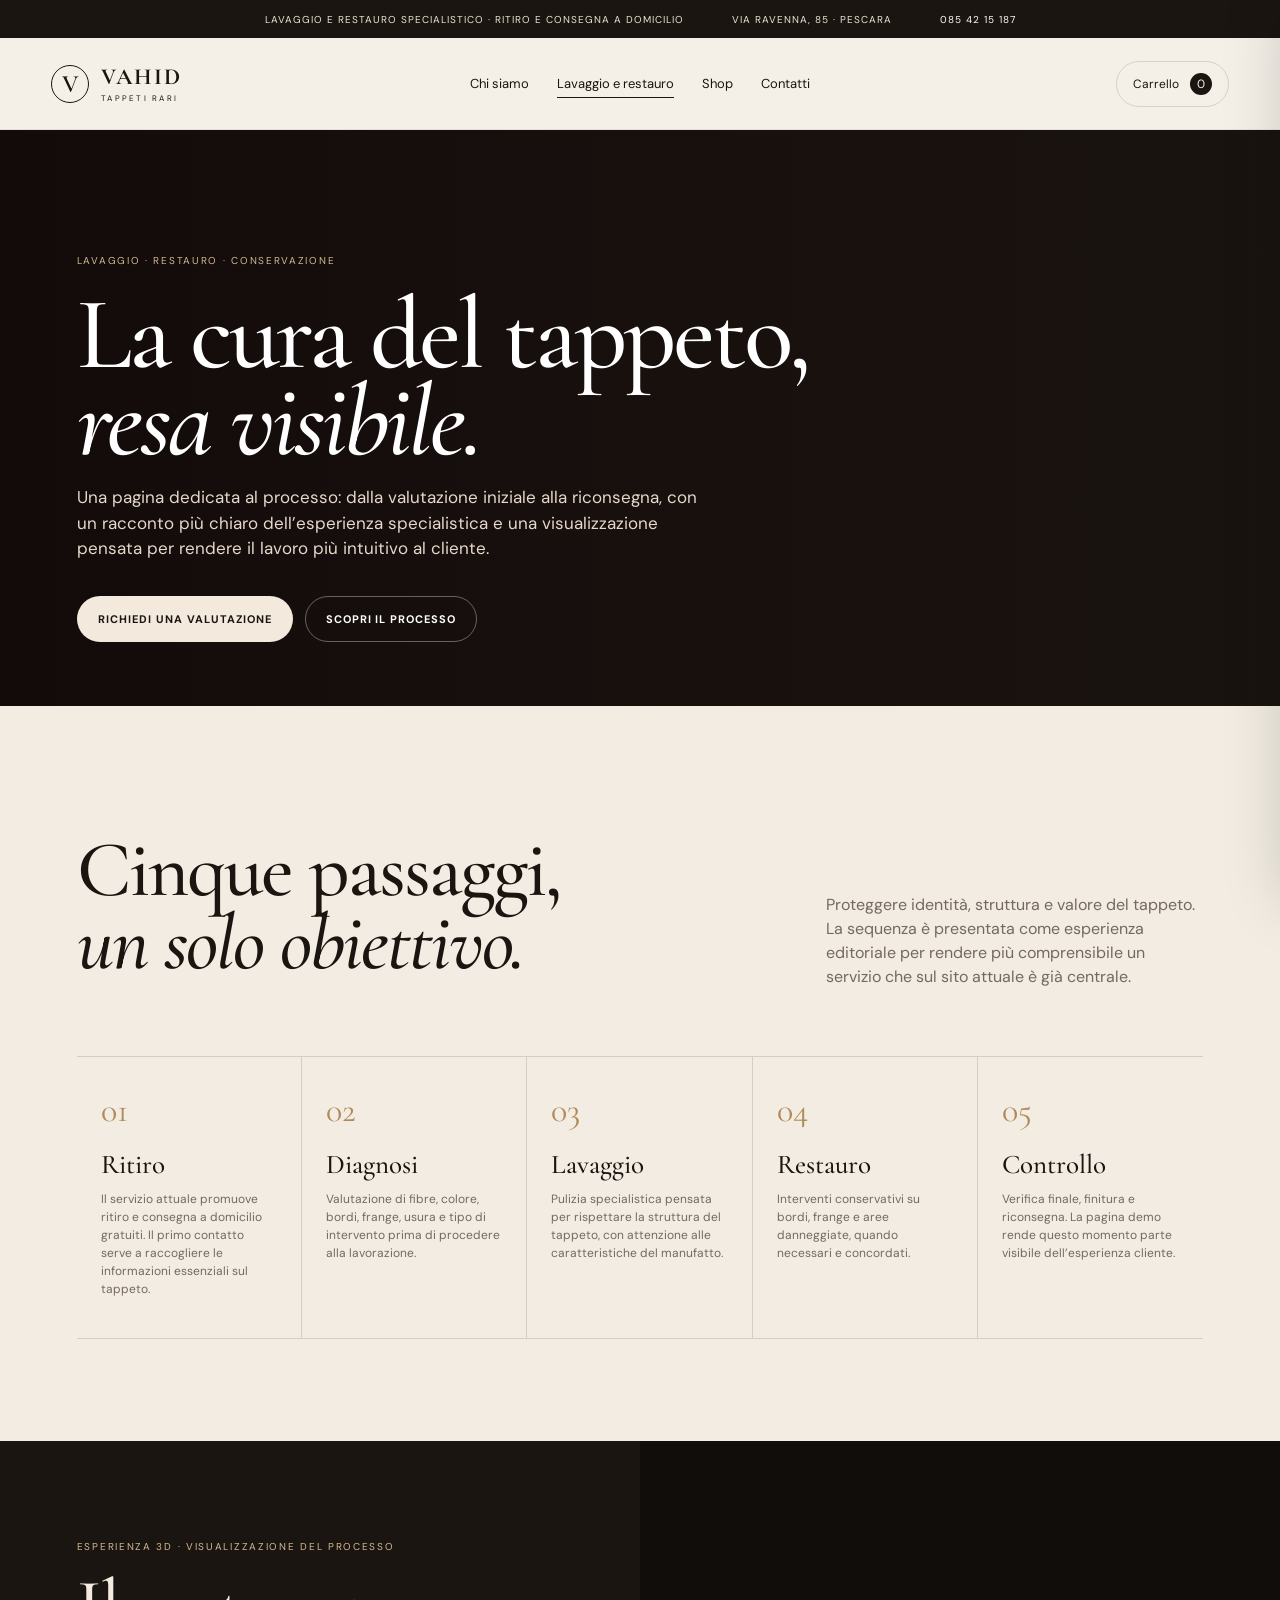
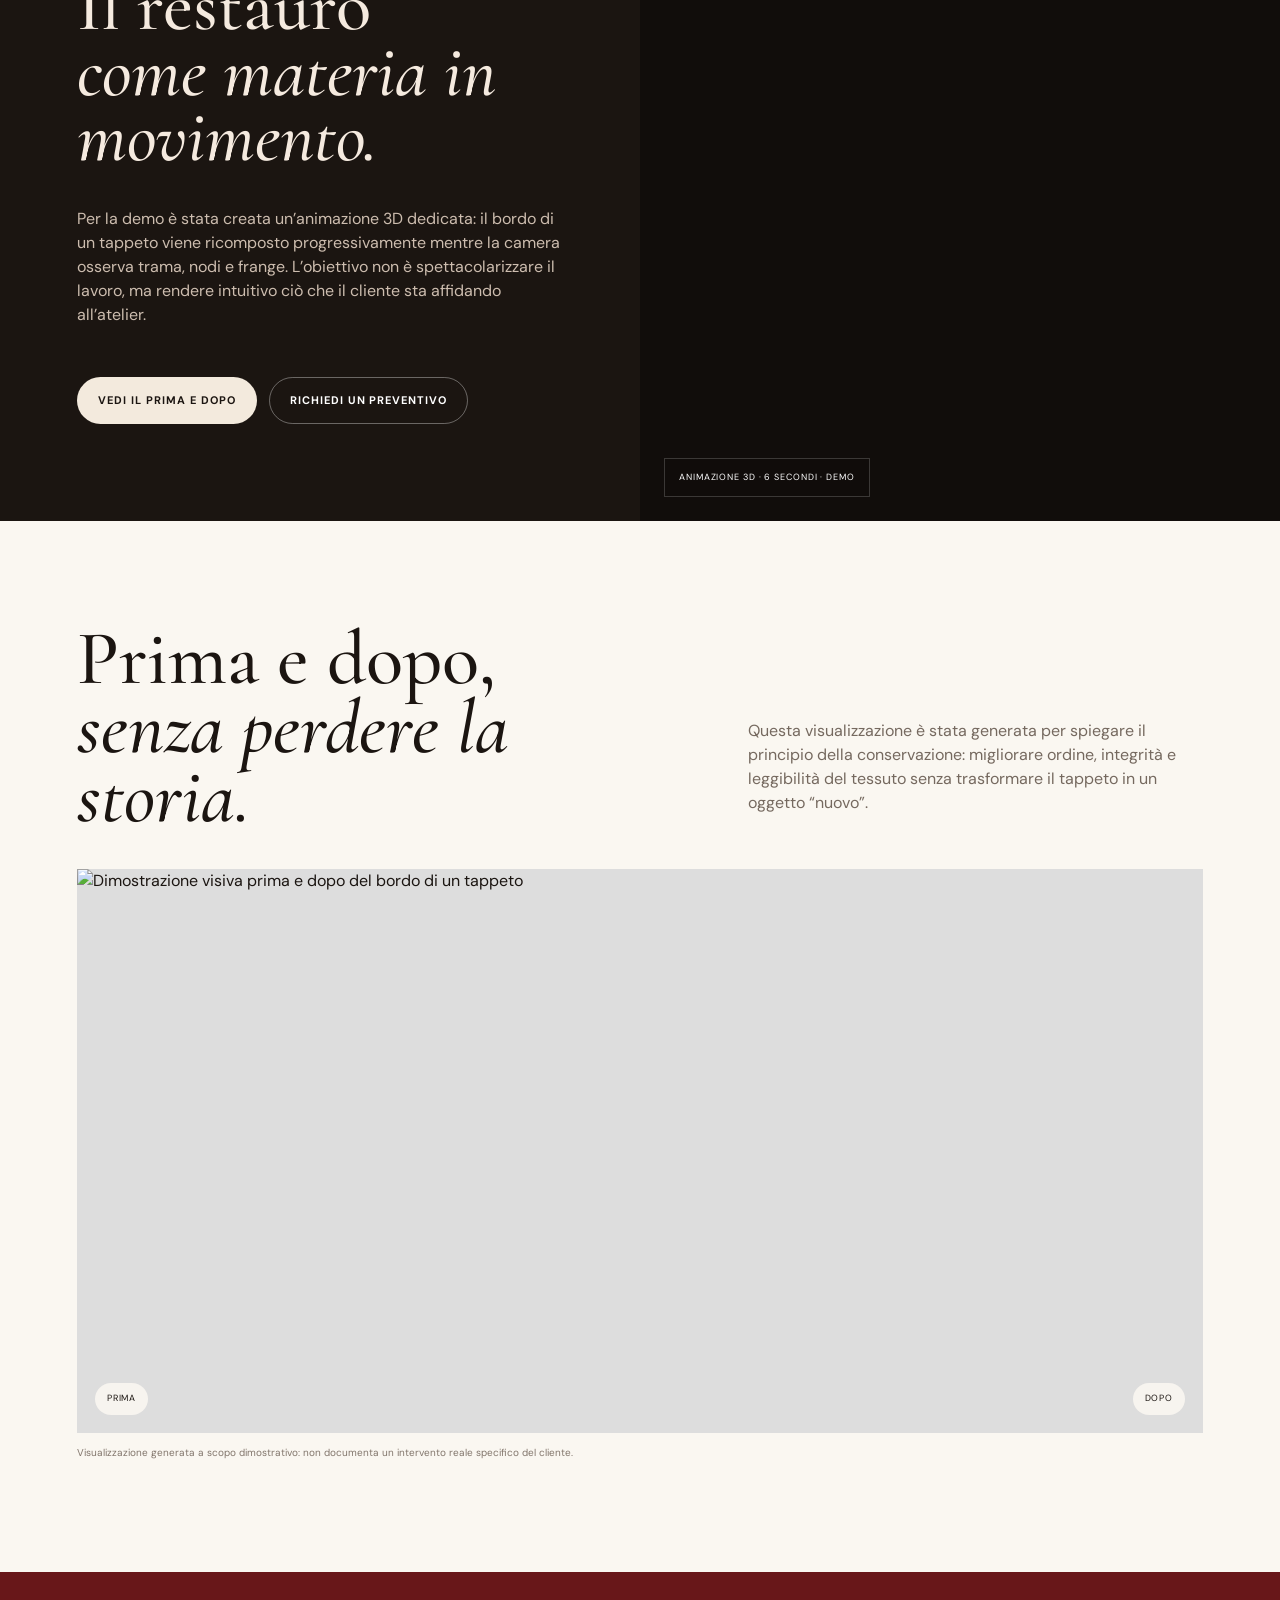
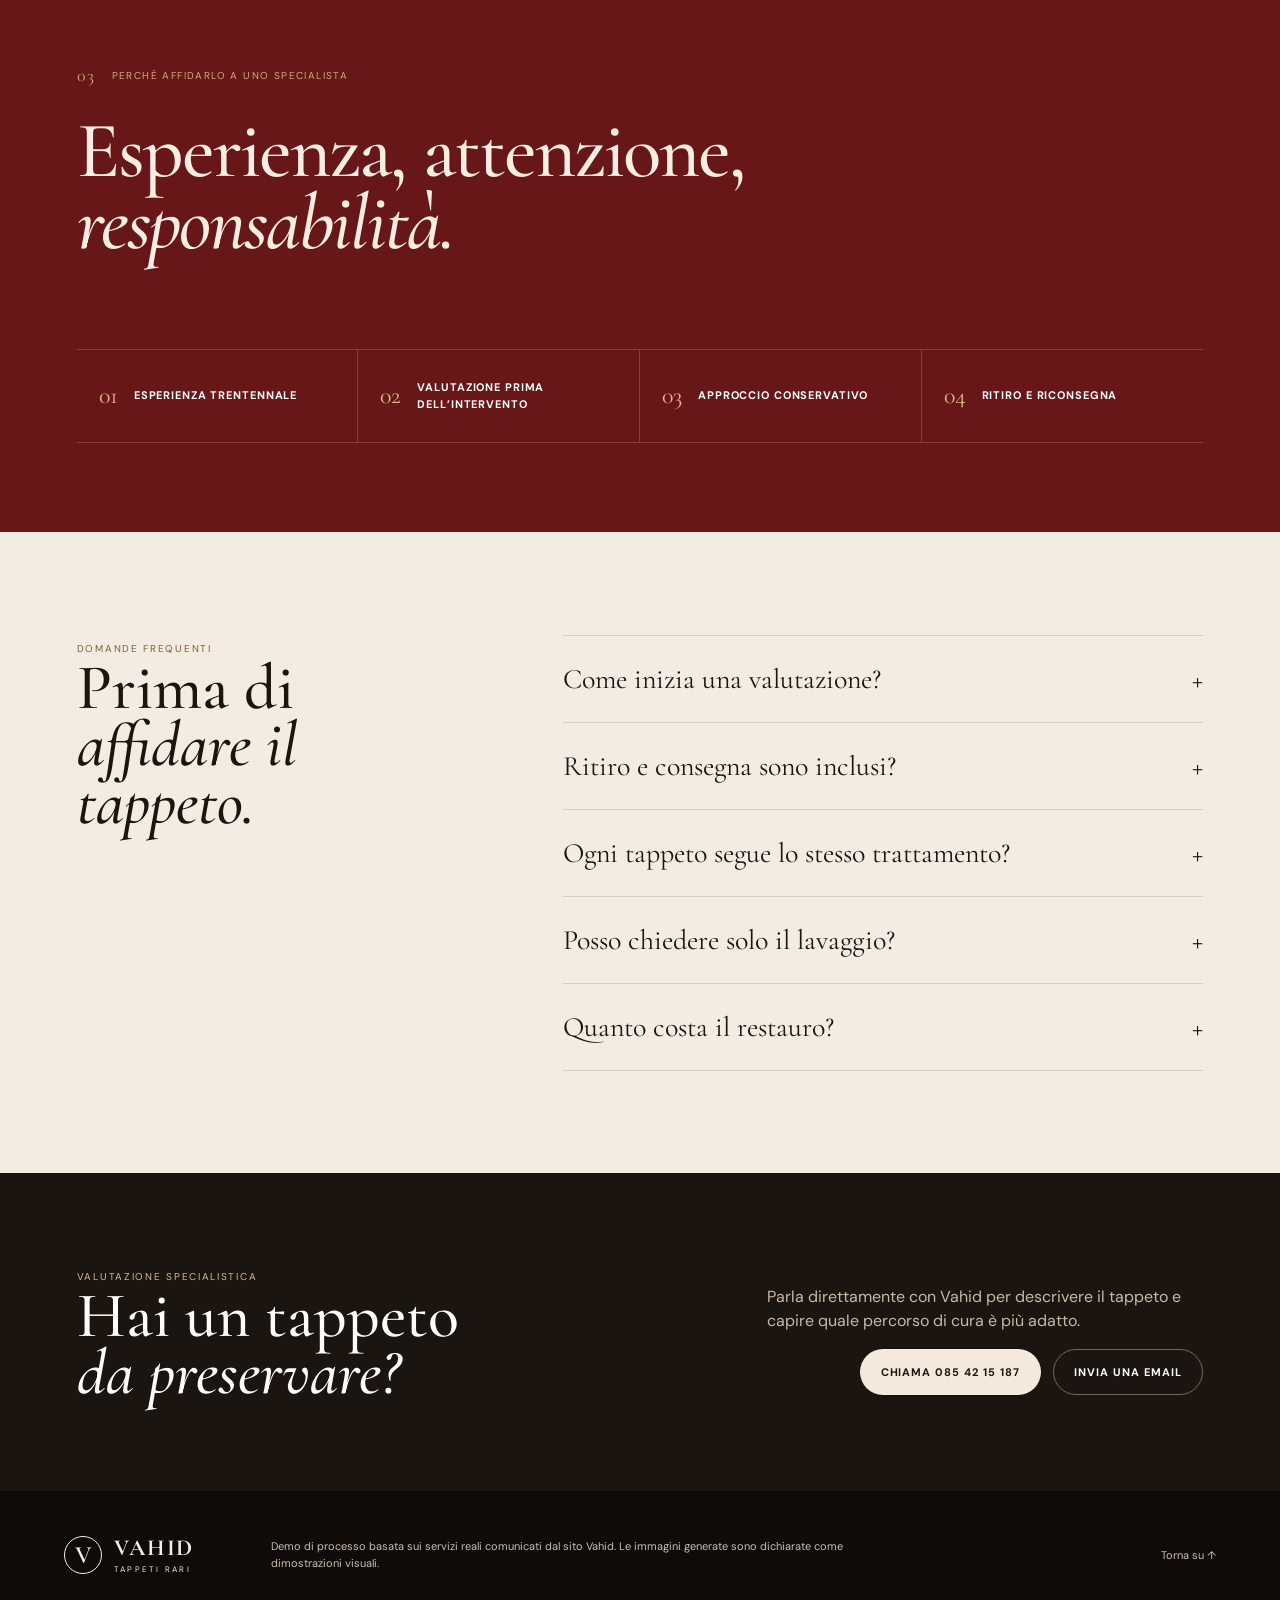
==== commit bed0db2a: "Keep restoration 3D experience inside client demo" ====
--- a/restauro.html
+++ b/restauro.html
@@ -1,20 +1,20 @@
 <!doctype html>
 <html lang="it">
 <head>
-  <meta charset="utf-8"><meta name="viewport" content="width=device-width,initial-scale=1"><meta name="description" content="Demo premium del processo di lavaggio e restauro Vahid Tappeti Rari con esperienza interattiva, animazione Higgsfield e richiesta di valutazione."><title>Lavaggio e Restauro — Vahid Tappeti Rari</title>
+  <meta charset="utf-8"><meta name="viewport" content="width=device-width,initial-scale=1"><meta name="description" content="Demo premium del processo di lavaggio e restauro Vahid Tappeti Rari con esperienza interattiva, animazione 3D e richiesta di valutazione."><title>Lavaggio e Restauro — Vahid Tappeti Rari</title>
   <link rel="preconnect" href="https://fonts.googleapis.com"><link rel="preconnect" href="https://fonts.gstatic.com" crossorigin><link href="https://fonts.googleapis.com/css2?family=Cormorant+Garamond:ital,wght@0,500;0,600;1,500&family=DM+Sans:wght@400;500;600;700&display=swap" rel="stylesheet"><link rel="stylesheet" href="styles.css">
 </head>
 <body class="restoration-page">
   <div class="announcement"><span>Lavaggio e restauro specialistico · ritiro e consegna a domicilio</span><span>Via Ravenna, 85 · Pescara</span><a href="tel:+390854215187">085 42 15 187</a></div>
   <header class="site-header" id="top"><a class="brand" href="index.html"><span class="brand-mark">V</span><span><strong>VAHID</strong><small>TAPPETI RARI</small></span></a><nav class="nav"><a href="index.html#chi-siamo">Chi siamo</a><a href="restauro.html" aria-current="page">Lavaggio e restauro</a><a href="shop.html">Shop</a><a href="index.html#contatti">Contatti</a></nav><button class="cart-trigger" id="cartTrigger">Carrello <span id="cartCount">0</span></button><button class="menu-trigger" id="menuTrigger">Menu</button></header>
   <main>
-    <section class="page-hero restoration-hero"><div class="page-hero-media"><video autoplay muted loop playsinline poster="https://d8j0ntlcm91z4.cloudfront.net/user_3JN4lq7KBj4c3qEQUgSkbrftgrd/hf_20260917_131646_2b116d1c-b949-433f-87fc-0a72f5b49335.png"><source src="https://d8j0ntlcm91z4.cloudfront.net/user_3JN4lq7KBj4c3qEQUgSkbrftgrd/hf_20260917_133937_2f659a30-7a9f-43c5-8879-0563947cf5d7.mp4" type="video/mp4"></video></div><div class="page-hero-copy reveal"><span class="eyebrow">Lavaggio · restauro · conservazione</span><h1>La cura del tappeto,<br><em>resa visibile.</em></h1><p>Una pagina dedicata al processo: dalla valutazione iniziale alla riconsegna, con un racconto più chiaro dell’esperienza specialistica e una nuova esperienza visiva sviluppata con Higgsfield.</p><div class="hero-actions"><a class="btn btn-light" href="tel:+390854215187">Richiedi una valutazione</a><a class="btn btn-ghost" href="#processo">Scopri il processo</a></div></div></section>
+    <section class="page-hero restoration-hero"><div class="page-hero-media"><video autoplay muted loop playsinline poster="https://d8j0ntlcm91z4.cloudfront.net/user_3JN4lq7KBj4c3qEQUgSkbrftgrd/hf_20260917_131646_2b116d1c-b949-433f-87fc-0a72f5b49335.png"><source src="https://d8j0ntlcm91z4.cloudfront.net/user_3JN4lq7KBj4c3qEQUgSkbrftgrd/hf_20260917_133937_2f659a30-7a9f-43c5-8879-0563947cf5d7.mp4" type="video/mp4"></video></div><div class="page-hero-copy reveal"><span class="eyebrow">Lavaggio · restauro · conservazione</span><h1>La cura del tappeto,<br><em>resa visibile.</em></h1><p>Una pagina dedicata al processo: dalla valutazione iniziale alla riconsegna, con un racconto più chiaro dell’esperienza specialistica e una visualizzazione pensata per rendere il lavoro più intuitivo al cliente.</p><div class="hero-actions"><a class="btn btn-light" href="tel:+390854215187">Richiedi una valutazione</a><a class="btn btn-ghost" href="#processo">Scopri il processo</a></div></div></section>
 
     <section class="process-page" id="processo"><div class="process-page-head reveal"><h2 class="display">Cinque passaggi,<br><em>un solo obiettivo.</em></h2><p>Proteggere identità, struttura e valore del tappeto. La sequenza è presentata come esperienza editoriale per rendere più comprensibile un servizio che sul sito attuale è già centrale.</p></div><div class="process-grid reveal"><article class="process-step"><span>01</span><h3>Ritiro</h3><p>Il servizio attuale promuove ritiro e consegna a domicilio gratuiti. Il primo contatto serve a raccogliere le informazioni essenziali sul tappeto.</p></article><article class="process-step"><span>02</span><h3>Diagnosi</h3><p>Valutazione di fibre, colore, bordi, frange, usura e tipo di intervento prima di procedere alla lavorazione.</p></article><article class="process-step"><span>03</span><h3>Lavaggio</h3><p>Pulizia specialistica pensata per rispettare la struttura del tappeto, con attenzione alle caratteristiche del manufatto.</p></article><article class="process-step"><span>04</span><h3>Restauro</h3><p>Interventi conservativi su bordi, frange e aree danneggiate, quando necessari e concordati.</p></article><article class="process-step"><span>05</span><h3>Controllo</h3><p>Verifica finale, finitura e riconsegna. La pagina demo rende questo momento parte visibile dell’esperienza cliente.</p></article></div></section>
 
-    <section class="threed-section"><div class="threed-copy reveal"><span class="eyebrow">Higgsfield · esperienza 3D</span><h2>Il restauro<br><em>come materia in movimento.</em></h2><p>Per la demo è stata creata un’animazione 3D dedicata: il bordo di un tappeto viene ricomposto progressivamente mentre la camera osserva trama, nodi e frange. L’obiettivo non è spettacolarizzare il lavoro, ma rendere intuitivo ciò che il cliente sta affidando all’atelier.</p><div class="hero-actions"><a class="btn btn-light" href="https://higgsfield.ai/3d-jutsu/44eef649-ab03-4691-8ada-b29d3c838525" target="_blank" rel="noreferrer">Apri il modello 3D</a><a class="btn btn-ghost" href="mailto:vahidtappetipersiani@gmail.com?subject=Richiesta%20valutazione%20tappeto">Richiedi un preventivo</a></div></div><div class="threed-visual reveal delay-1"><video autoplay muted loop playsinline poster="https://d8j0ntlcm91z4.cloudfront.net/user_3JN4lq7KBj4c3qEQUgSkbrftgrd/hf_20260917_131646_2b116d1c-b949-433f-87fc-0a72f5b49335.png"><source src="https://d8j0ntlcm91z4.cloudfront.net/user_3JN4lq7KBj4c3qEQUgSkbrftgrd/hf_20260917_133937_2f659a30-7a9f-43c5-8879-0563947cf5d7.mp4" type="video/mp4"></video><span class="threed-badge">Animazione Higgsfield · 6 secondi · demo</span></div></section>
+    <section class="threed-section"><div class="threed-copy reveal"><span class="eyebrow">Esperienza 3D · visualizzazione del processo</span><h2>Il restauro<br><em>come materia in movimento.</em></h2><p>Per la demo è stata creata un’animazione 3D dedicata: il bordo di un tappeto viene ricomposto progressivamente mentre la camera osserva trama, nodi e frange. L’obiettivo non è spettacolarizzare il lavoro, ma rendere intuitivo ciò che il cliente sta affidando all’atelier.</p><div class="hero-actions"><a class="btn btn-light" href="#prima-dopo">Vedi il prima e dopo</a><a class="btn btn-ghost" href="mailto:vahidtappetipersiani@gmail.com?subject=Richiesta%20valutazione%20tappeto">Richiedi un preventivo</a></div></div><div class="threed-visual reveal delay-1"><video autoplay muted loop playsinline poster="https://d8j0ntlcm91z4.cloudfront.net/user_3JN4lq7KBj4c3qEQUgSkbrftgrd/hf_20260917_131646_2b116d1c-b949-433f-87fc-0a72f5b49335.png"><source src="https://d8j0ntlcm91z4.cloudfront.net/user_3JN4lq7KBj4c3qEQUgSkbrftgrd/hf_20260917_133937_2f659a30-7a9f-43c5-8879-0563947cf5d7.mp4" type="video/mp4"></video><span class="threed-badge">Animazione 3D · 6 secondi · demo</span></div></section>
 
-    <section class="compare-section"><div class="compare-head reveal"><h2>Prima e dopo,<br><em>senza perdere la storia.</em></h2><p>Questa visualizzazione è stata generata per spiegare il principio della conservazione: migliorare ordine, integrità e leggibilità del tessuto senza trasformare il tappeto in un oggetto “nuovo”.</p></div><div class="compare-media reveal"><img src="https://d8j0ntlcm91z4.cloudfront.net/user_3JN4lq7KBj4c3qEQUgSkbrftgrd/hf_20260917_134541_424b67ab-4fba-4667-8573-e7933c09b040.png" alt="Dimostrazione visiva prima e dopo del bordo di un tappeto"><div class="compare-labels"><span>Prima</span><span>Dopo</span></div></div><p class="demo-disclaimer">Visualizzazione generata a scopo dimostrativo: non documenta un intervento reale specifico del cliente.</p></section>
+    <section class="compare-section" id="prima-dopo"><div class="compare-head reveal"><h2>Prima e dopo,<br><em>senza perdere la storia.</em></h2><p>Questa visualizzazione è stata generata per spiegare il principio della conservazione: migliorare ordine, integrità e leggibilità del tessuto senza trasformare il tappeto in un oggetto “nuovo”.</p></div><div class="compare-media reveal"><img src="https://d8j0ntlcm91z4.cloudfront.net/user_3JN4lq7KBj4c3qEQUgSkbrftgrd/hf_20260917_134541_424b67ab-4fba-4667-8573-e7933c09b040.png" alt="Dimostrazione visiva prima e dopo del bordo di un tappeto"><div class="compare-labels"><span>Prima</span><span>Dopo</span></div></div><p class="demo-disclaimer">Visualizzazione generata a scopo dimostrativo: non documenta un intervento reale specifico del cliente.</p></section>
 
     <section class="restoration-trust"><div class="section-kicker light reveal"><span>03</span><span>Perché affidarlo a uno specialista</span></div><h2 class="display light reveal">Esperienza, attenzione,<br><em>responsabilità.</em></h2><div class="trust-strip reveal"><div><span>01</span><strong>Esperienza trentennale</strong></div><div><span>02</span><strong>Valutazione prima dell’intervento</strong></div><div><span>03</span><strong>Approccio conservativo</strong></div><div><span>04</span><strong>Ritiro e riconsegna</strong></div></div></section>
 
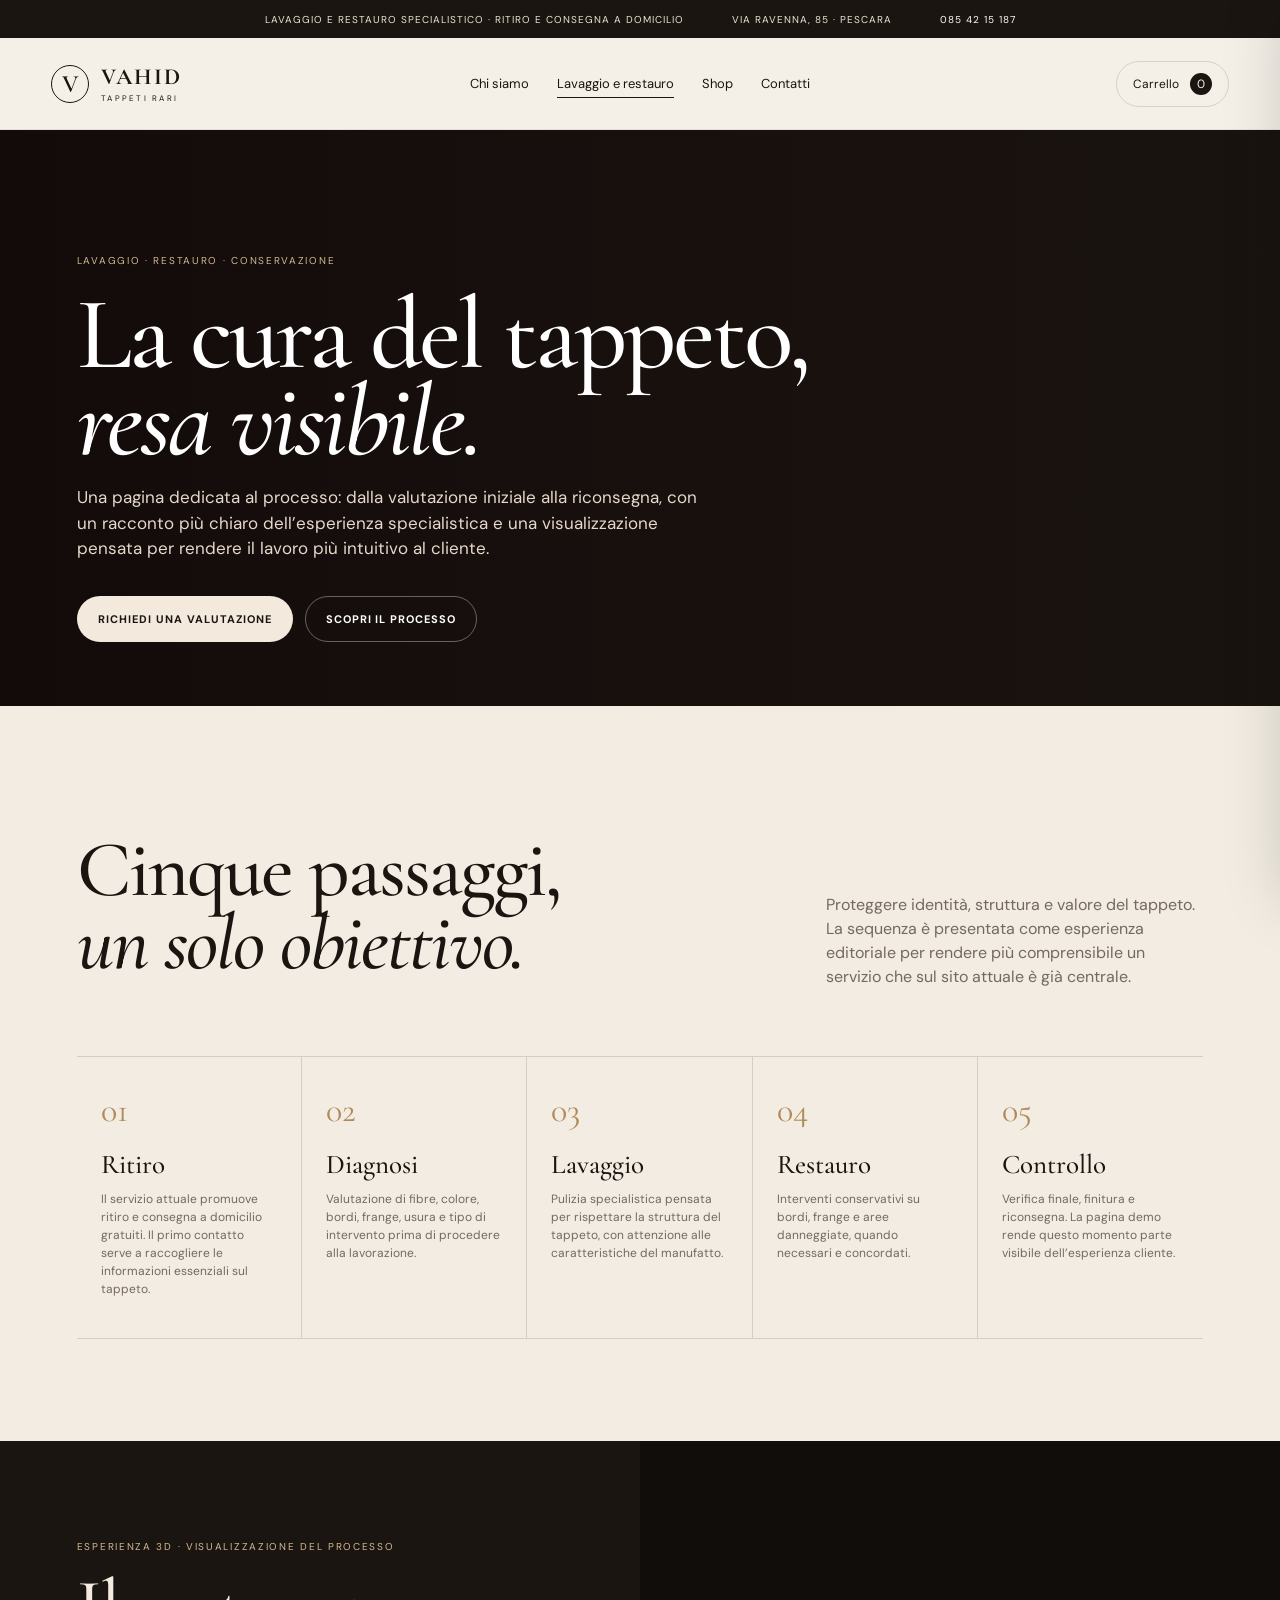
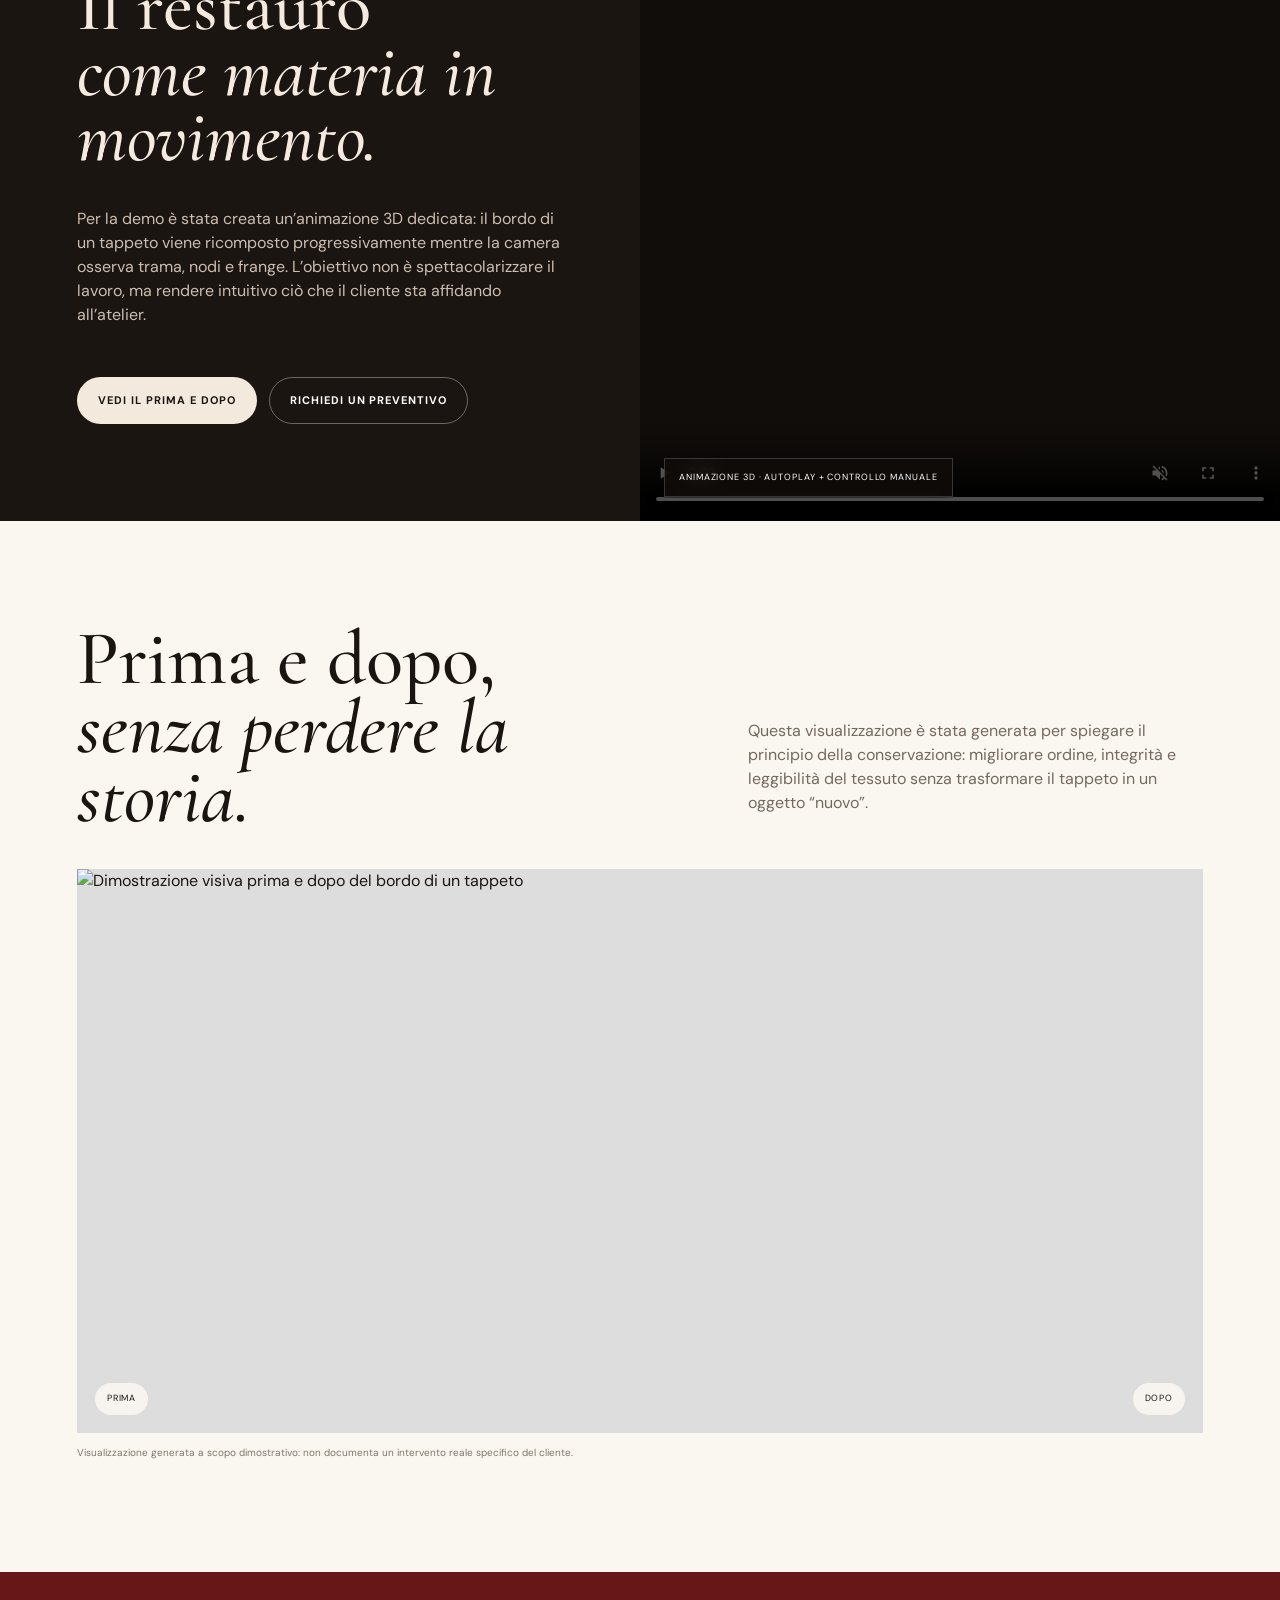
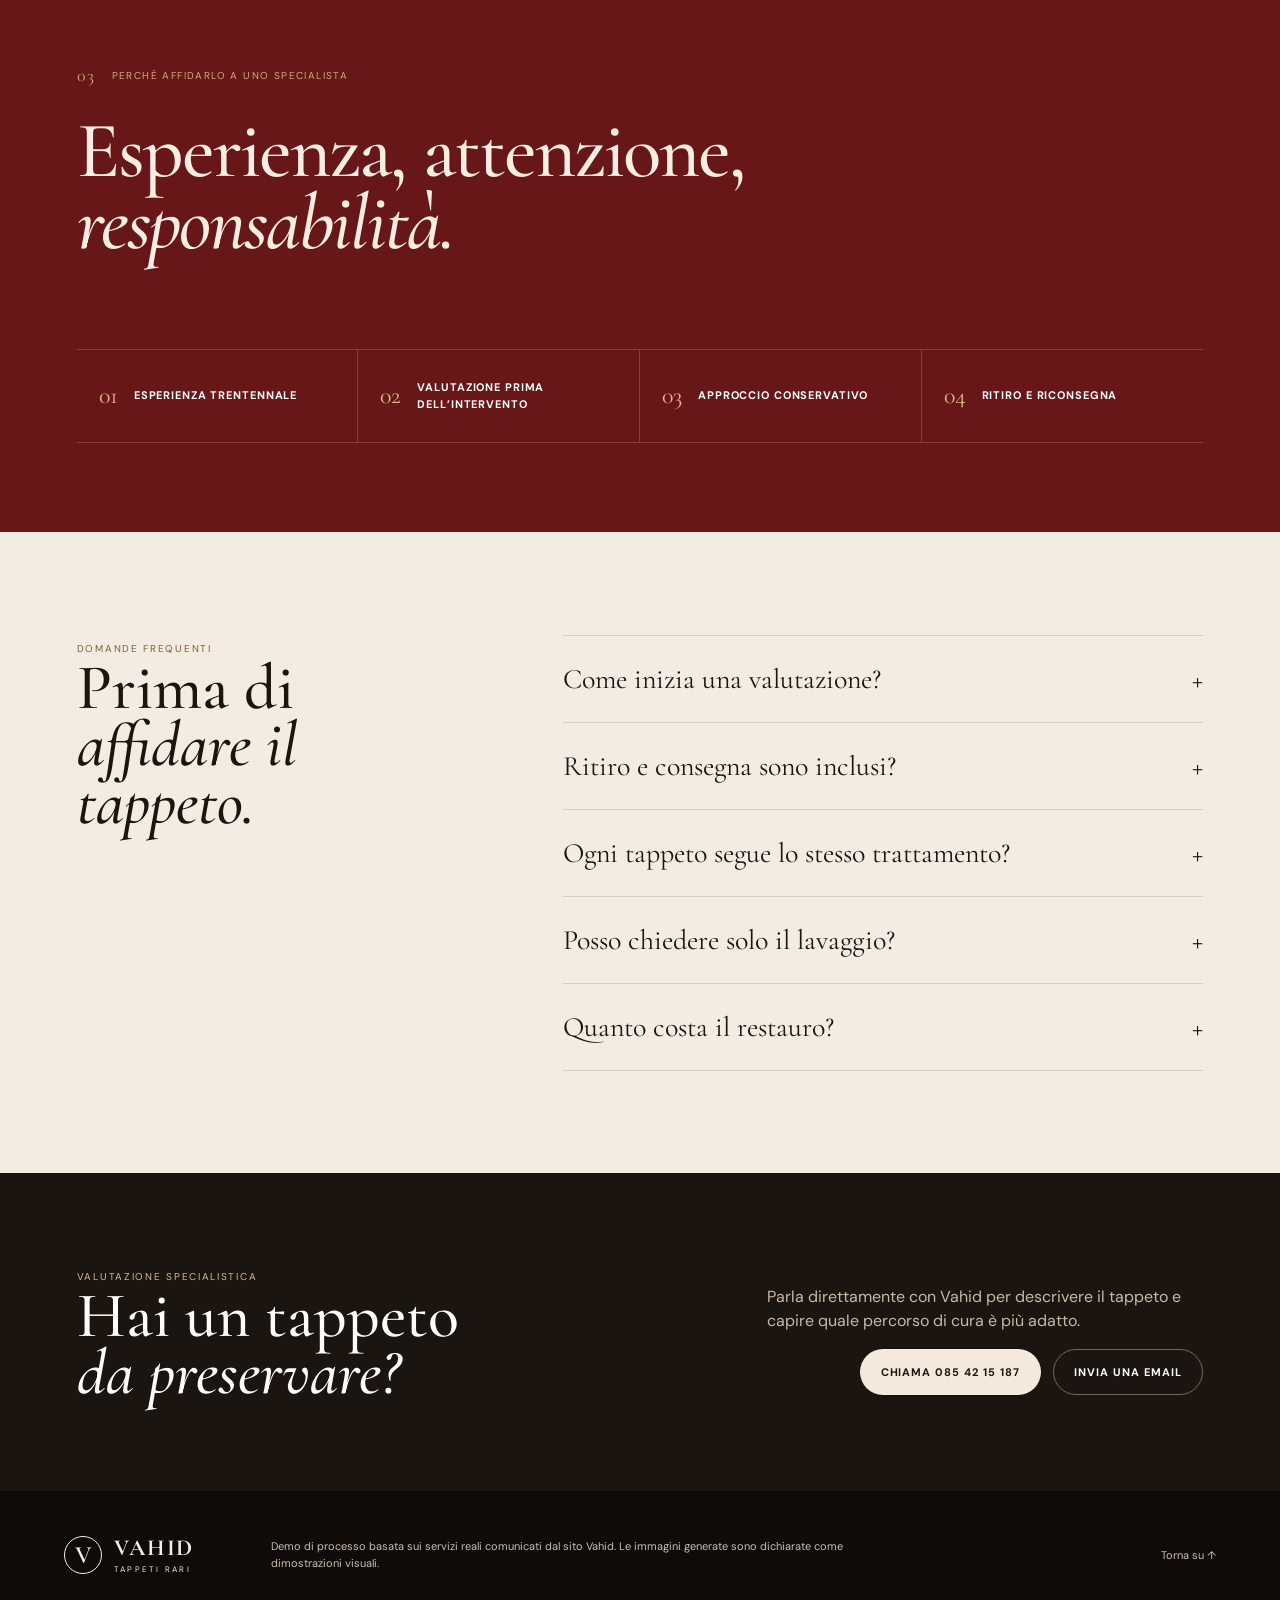
==== commit 2e5a7a38: "Make restoration animation reliably visible and playable" ====
--- a/restauro.html
+++ b/restauro.html
@@ -8,11 +8,11 @@
   <div class="announcement"><span>Lavaggio e restauro specialistico · ritiro e consegna a domicilio</span><span>Via Ravenna, 85 · Pescara</span><a href="tel:+390854215187">085 42 15 187</a></div>
   <header class="site-header" id="top"><a class="brand" href="index.html"><span class="brand-mark">V</span><span><strong>VAHID</strong><small>TAPPETI RARI</small></span></a><nav class="nav"><a href="index.html#chi-siamo">Chi siamo</a><a href="restauro.html" aria-current="page">Lavaggio e restauro</a><a href="shop.html">Shop</a><a href="index.html#contatti">Contatti</a></nav><button class="cart-trigger" id="cartTrigger">Carrello <span id="cartCount">0</span></button><button class="menu-trigger" id="menuTrigger">Menu</button></header>
   <main>
-    <section class="page-hero restoration-hero"><div class="page-hero-media"><video autoplay muted loop playsinline poster="https://d8j0ntlcm91z4.cloudfront.net/user_3JN4lq7KBj4c3qEQUgSkbrftgrd/hf_20260917_131646_2b116d1c-b949-433f-87fc-0a72f5b49335.png"><source src="https://d8j0ntlcm91z4.cloudfront.net/user_3JN4lq7KBj4c3qEQUgSkbrftgrd/hf_20260917_133937_2f659a30-7a9f-43c5-8879-0563947cf5d7.mp4" type="video/mp4"></video></div><div class="page-hero-copy reveal"><span class="eyebrow">Lavaggio · restauro · conservazione</span><h1>La cura del tappeto,<br><em>resa visibile.</em></h1><p>Una pagina dedicata al processo: dalla valutazione iniziale alla riconsegna, con un racconto più chiaro dell’esperienza specialistica e una visualizzazione pensata per rendere il lavoro più intuitivo al cliente.</p><div class="hero-actions"><a class="btn btn-light" href="tel:+390854215187">Richiedi una valutazione</a><a class="btn btn-ghost" href="#processo">Scopri il processo</a></div></div></section>
+    <section class="page-hero restoration-hero"><div class="page-hero-media"><video autoplay muted loop playsinline preload="auto" poster="https://d8j0ntlcm91z4.cloudfront.net/user_3JN4lq7KBj4c3qEQUgSkbrftgrd/hf_20260917_131646_2b116d1c-b949-433f-87fc-0a72f5b49335.png"><source src="https://d8j0ntlcm91z4.cloudfront.net/user_3JN4lq7KBj4c3qEQUgSkbrftgrd/hf_20260917_133937_2f659a30-7a9f-43c5-8879-0563947cf5d7.mp4" type="video/mp4"></video></div><div class="page-hero-copy reveal"><span class="eyebrow">Lavaggio · restauro · conservazione</span><h1>La cura del tappeto,<br><em>resa visibile.</em></h1><p>Una pagina dedicata al processo: dalla valutazione iniziale alla riconsegna, con un racconto più chiaro dell’esperienza specialistica e una visualizzazione pensata per rendere il lavoro più intuitivo al cliente.</p><div class="hero-actions"><a class="btn btn-light" href="tel:+390854215187">Richiedi una valutazione</a><a class="btn btn-ghost" href="#processo">Scopri il processo</a></div></div></section>
 
     <section class="process-page" id="processo"><div class="process-page-head reveal"><h2 class="display">Cinque passaggi,<br><em>un solo obiettivo.</em></h2><p>Proteggere identità, struttura e valore del tappeto. La sequenza è presentata come esperienza editoriale per rendere più comprensibile un servizio che sul sito attuale è già centrale.</p></div><div class="process-grid reveal"><article class="process-step"><span>01</span><h3>Ritiro</h3><p>Il servizio attuale promuove ritiro e consegna a domicilio gratuiti. Il primo contatto serve a raccogliere le informazioni essenziali sul tappeto.</p></article><article class="process-step"><span>02</span><h3>Diagnosi</h3><p>Valutazione di fibre, colore, bordi, frange, usura e tipo di intervento prima di procedere alla lavorazione.</p></article><article class="process-step"><span>03</span><h3>Lavaggio</h3><p>Pulizia specialistica pensata per rispettare la struttura del tappeto, con attenzione alle caratteristiche del manufatto.</p></article><article class="process-step"><span>04</span><h3>Restauro</h3><p>Interventi conservativi su bordi, frange e aree danneggiate, quando necessari e concordati.</p></article><article class="process-step"><span>05</span><h3>Controllo</h3><p>Verifica finale, finitura e riconsegna. La pagina demo rende questo momento parte visibile dell’esperienza cliente.</p></article></div></section>
 
-    <section class="threed-section"><div class="threed-copy reveal"><span class="eyebrow">Esperienza 3D · visualizzazione del processo</span><h2>Il restauro<br><em>come materia in movimento.</em></h2><p>Per la demo è stata creata un’animazione 3D dedicata: il bordo di un tappeto viene ricomposto progressivamente mentre la camera osserva trama, nodi e frange. L’obiettivo non è spettacolarizzare il lavoro, ma rendere intuitivo ciò che il cliente sta affidando all’atelier.</p><div class="hero-actions"><a class="btn btn-light" href="#prima-dopo">Vedi il prima e dopo</a><a class="btn btn-ghost" href="mailto:vahidtappetipersiani@gmail.com?subject=Richiesta%20valutazione%20tappeto">Richiedi un preventivo</a></div></div><div class="threed-visual reveal delay-1"><video autoplay muted loop playsinline poster="https://d8j0ntlcm91z4.cloudfront.net/user_3JN4lq7KBj4c3qEQUgSkbrftgrd/hf_20260917_131646_2b116d1c-b949-433f-87fc-0a72f5b49335.png"><source src="https://d8j0ntlcm91z4.cloudfront.net/user_3JN4lq7KBj4c3qEQUgSkbrftgrd/hf_20260917_133937_2f659a30-7a9f-43c5-8879-0563947cf5d7.mp4" type="video/mp4"></video><span class="threed-badge">Animazione 3D · 6 secondi · demo</span></div></section>
+    <section class="threed-section"><div class="threed-copy reveal"><span class="eyebrow">Esperienza 3D · visualizzazione del processo</span><h2>Il restauro<br><em>come materia in movimento.</em></h2><p>Per la demo è stata creata un’animazione 3D dedicata: il bordo di un tappeto viene ricomposto progressivamente mentre la camera osserva trama, nodi e frange. L’obiettivo non è spettacolarizzare il lavoro, ma rendere intuitivo ciò che il cliente sta affidando all’atelier.</p><div class="hero-actions"><a class="btn btn-light" href="#prima-dopo">Vedi il prima e dopo</a><a class="btn btn-ghost" href="mailto:vahidtappetipersiani@gmail.com?subject=Richiesta%20valutazione%20tappeto">Richiedi un preventivo</a></div></div><div class="threed-visual reveal delay-1"><video autoplay muted loop playsinline controls preload="auto" aria-label="Animazione 3D del processo di restauro" poster="https://d8j0ntlcm91z4.cloudfront.net/user_3JN4lq7KBj4c3qEQUgSkbrftgrd/hf_20260917_131646_2b116d1c-b949-433f-87fc-0a72f5b49335.png"><source src="https://d8j0ntlcm91z4.cloudfront.net/user_3JN4lq7KBj4c3qEQUgSkbrftgrd/hf_20260917_133937_2f659a30-7a9f-43c5-8879-0563947cf5d7.mp4" type="video/mp4">Il browser non supporta la riproduzione del video.</video><span class="threed-badge">Animazione 3D · autoplay + controllo manuale</span></div></section>
 
     <section class="compare-section" id="prima-dopo"><div class="compare-head reveal"><h2>Prima e dopo,<br><em>senza perdere la storia.</em></h2><p>Questa visualizzazione è stata generata per spiegare il principio della conservazione: migliorare ordine, integrità e leggibilità del tessuto senza trasformare il tappeto in un oggetto “nuovo”.</p></div><div class="compare-media reveal"><img src="https://d8j0ntlcm91z4.cloudfront.net/user_3JN4lq7KBj4c3qEQUgSkbrftgrd/hf_20260917_134541_424b67ab-4fba-4667-8573-e7933c09b040.png" alt="Dimostrazione visiva prima e dopo del bordo di un tappeto"><div class="compare-labels"><span>Prima</span><span>Dopo</span></div></div><p class="demo-disclaimer">Visualizzazione generata a scopo dimostrativo: non documenta un intervento reale specifico del cliente.</p></section>
 
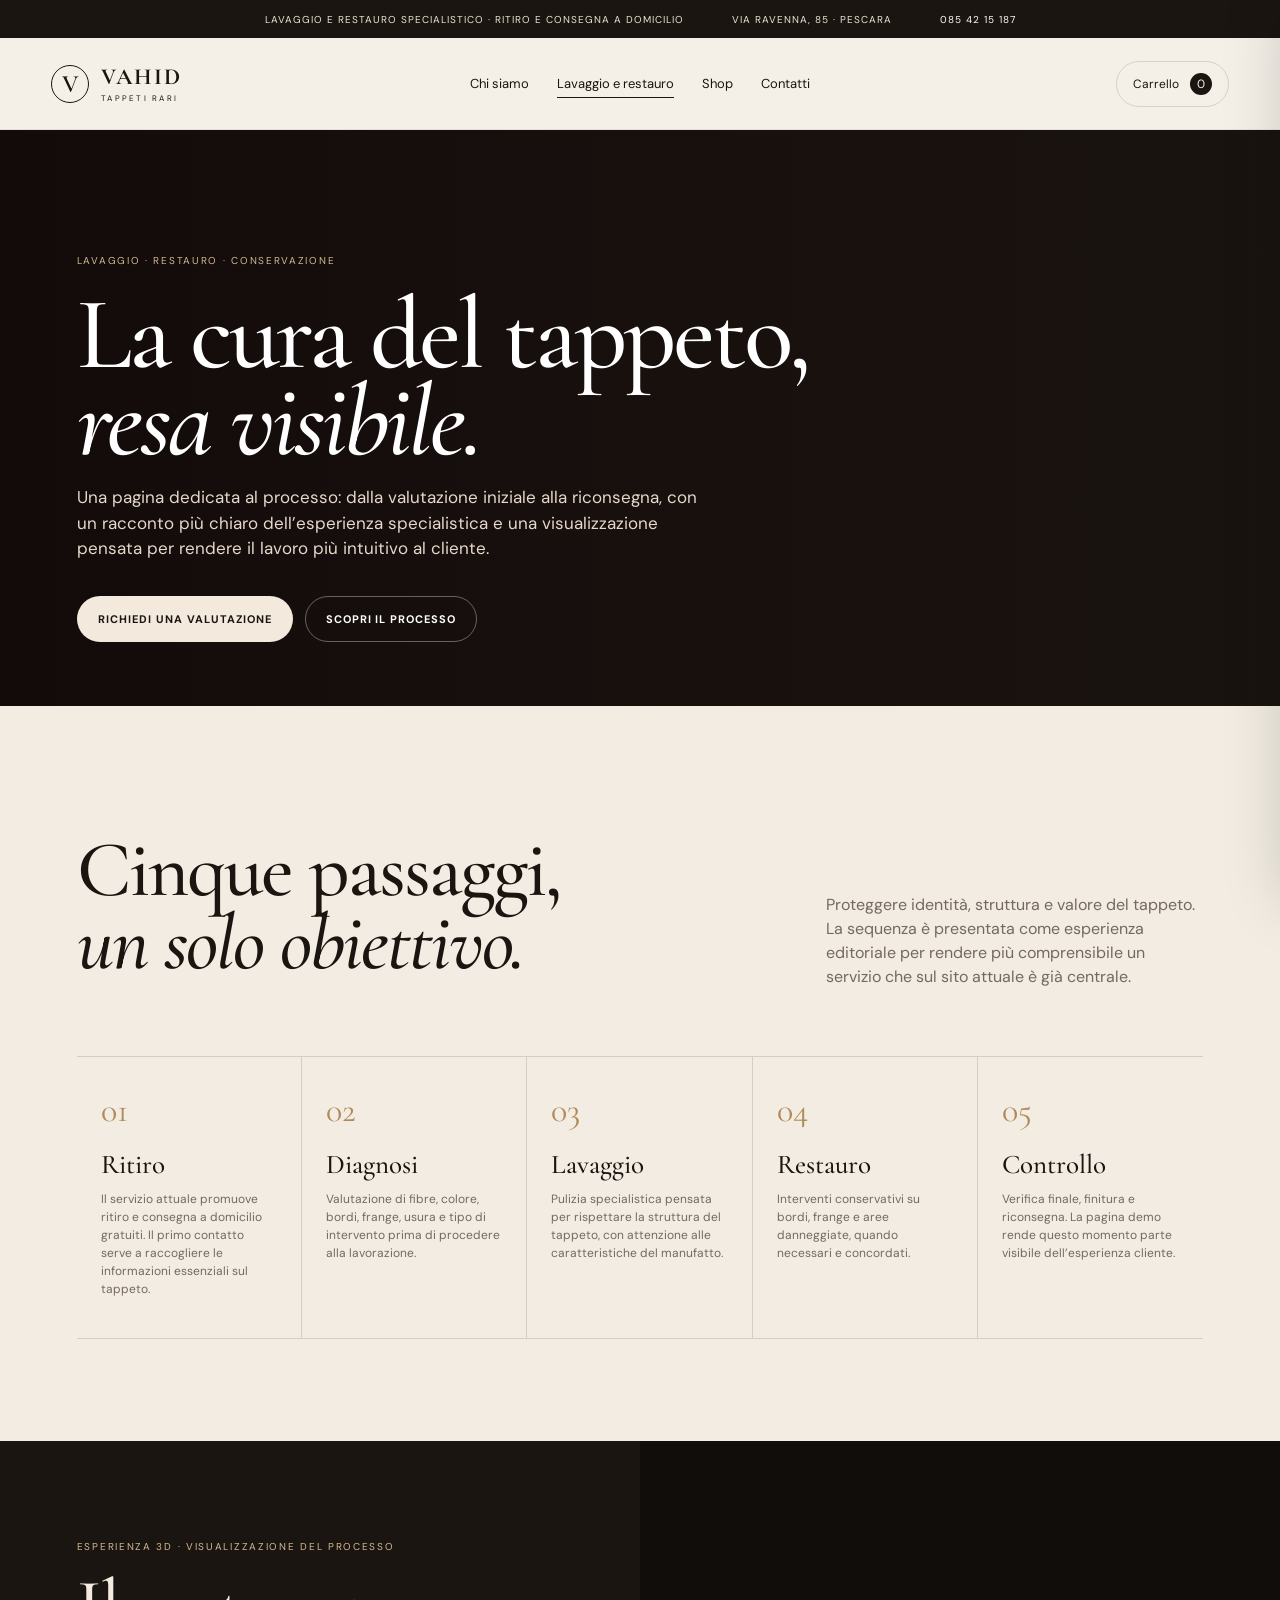
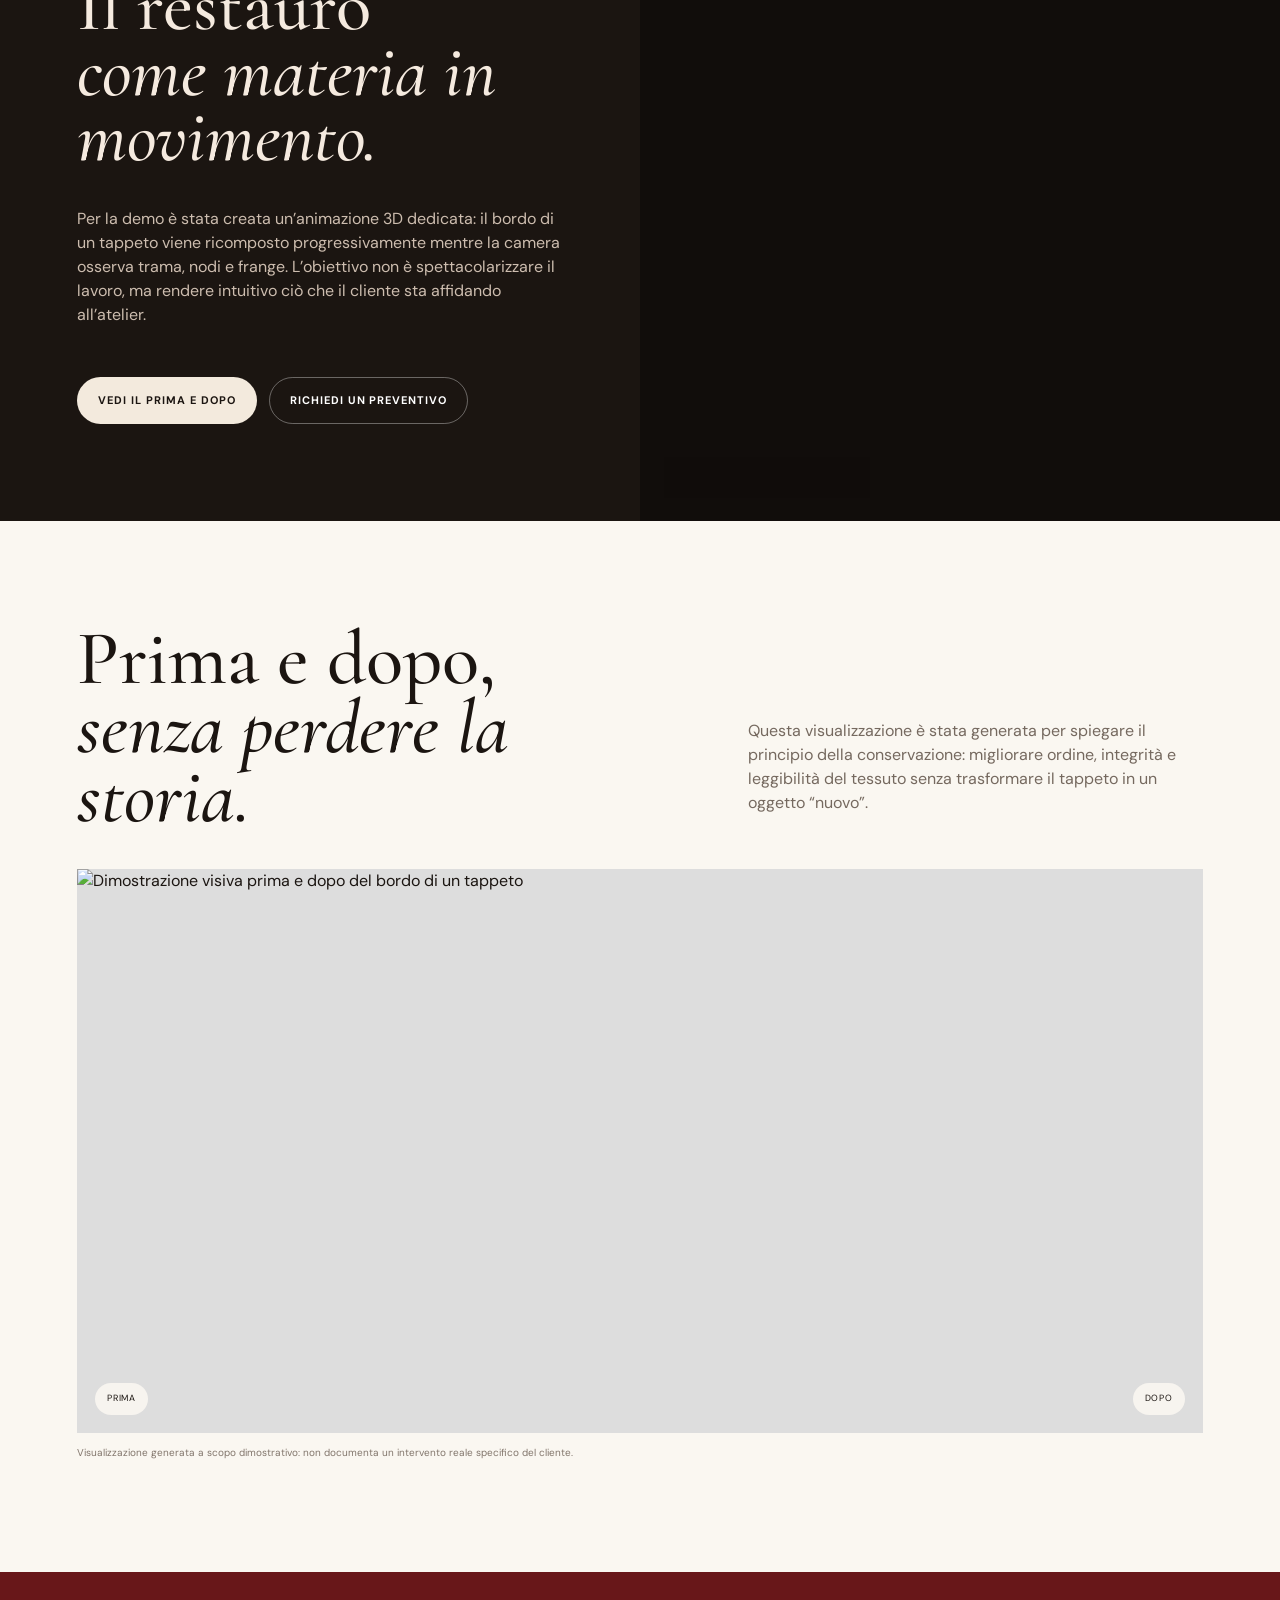
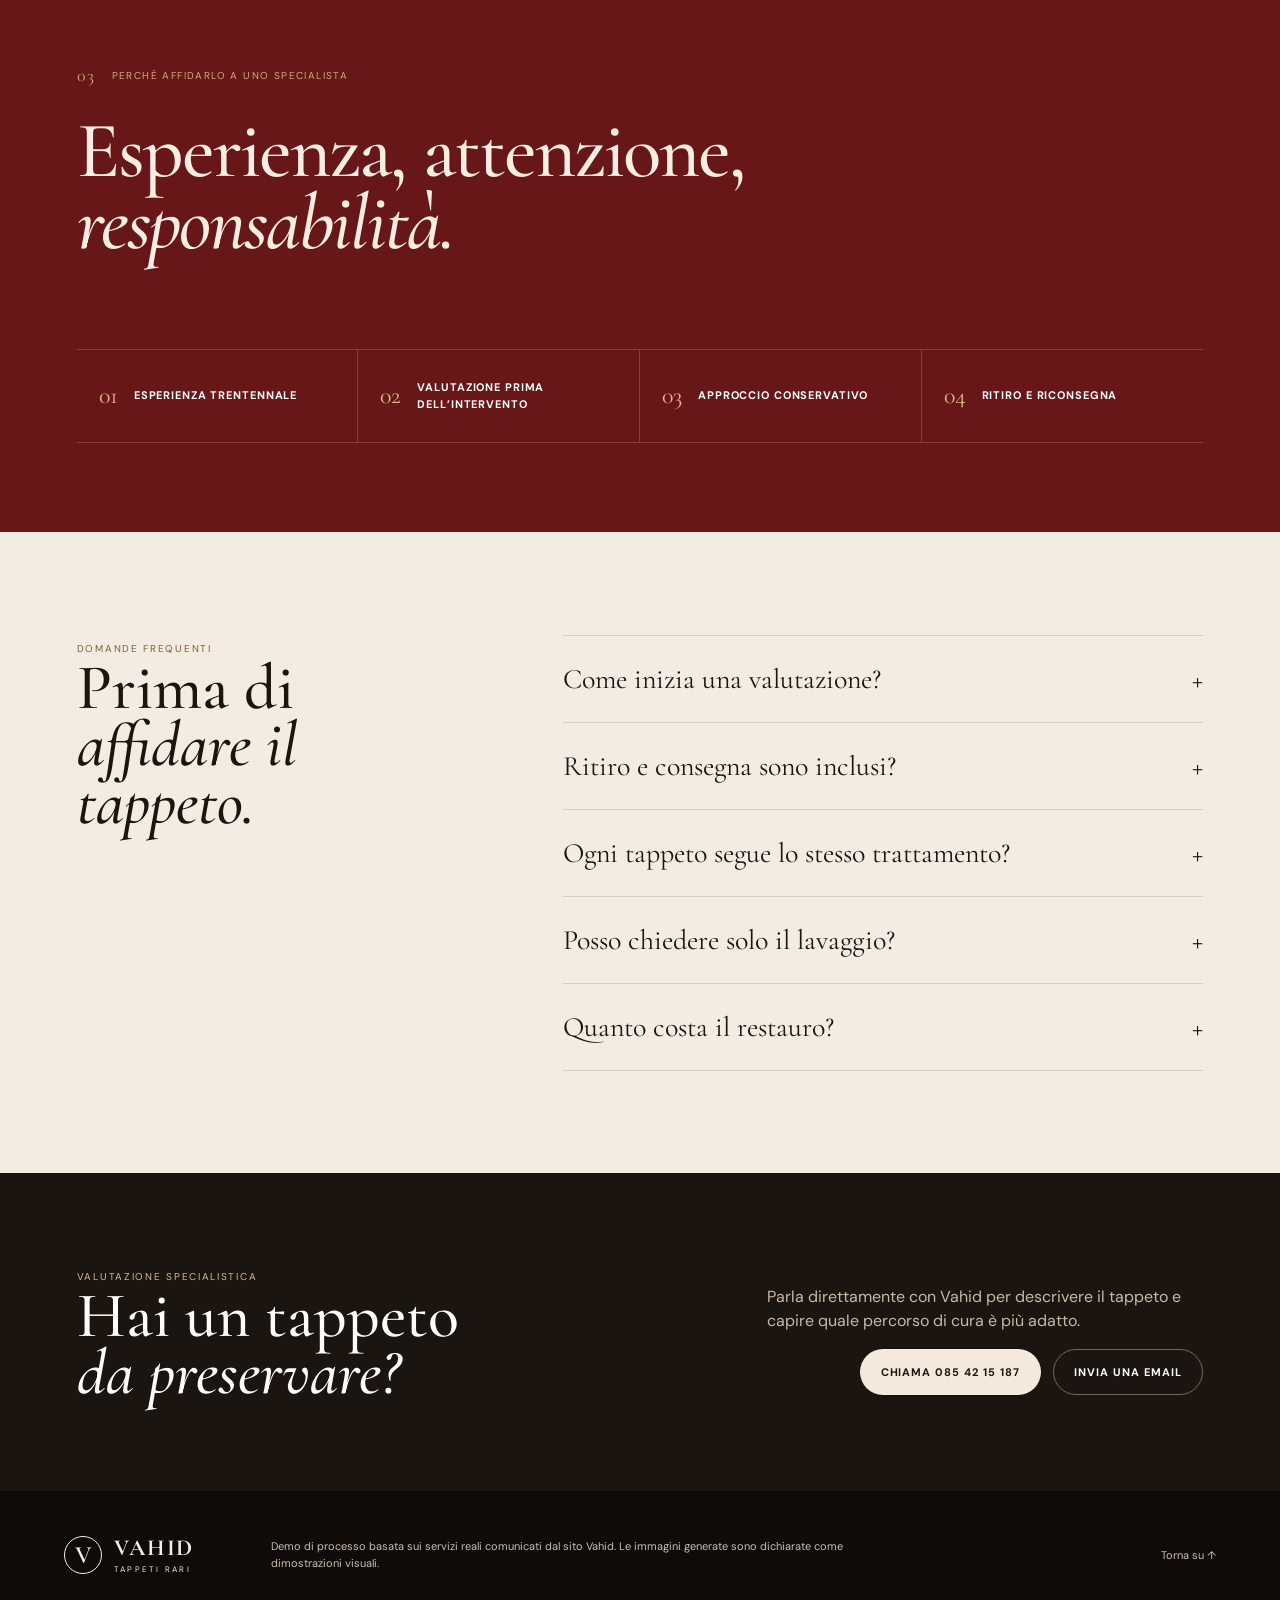
==== commit 607d45ec: "Revert restoration video controls to prior version" ====
--- a/restauro.html
+++ b/restauro.html
@@ -8,11 +8,11 @@
   <div class="announcement"><span>Lavaggio e restauro specialistico · ritiro e consegna a domicilio</span><span>Via Ravenna, 85 · Pescara</span><a href="tel:+390854215187">085 42 15 187</a></div>
   <header class="site-header" id="top"><a class="brand" href="index.html"><span class="brand-mark">V</span><span><strong>VAHID</strong><small>TAPPETI RARI</small></span></a><nav class="nav"><a href="index.html#chi-siamo">Chi siamo</a><a href="restauro.html" aria-current="page">Lavaggio e restauro</a><a href="shop.html">Shop</a><a href="index.html#contatti">Contatti</a></nav><button class="cart-trigger" id="cartTrigger">Carrello <span id="cartCount">0</span></button><button class="menu-trigger" id="menuTrigger">Menu</button></header>
   <main>
-    <section class="page-hero restoration-hero"><div class="page-hero-media"><video autoplay muted loop playsinline preload="auto" poster="https://d8j0ntlcm91z4.cloudfront.net/user_3JN4lq7KBj4c3qEQUgSkbrftgrd/hf_20260917_131646_2b116d1c-b949-433f-87fc-0a72f5b49335.png"><source src="https://d8j0ntlcm91z4.cloudfront.net/user_3JN4lq7KBj4c3qEQUgSkbrftgrd/hf_20260917_133937_2f659a30-7a9f-43c5-8879-0563947cf5d7.mp4" type="video/mp4"></video></div><div class="page-hero-copy reveal"><span class="eyebrow">Lavaggio · restauro · conservazione</span><h1>La cura del tappeto,<br><em>resa visibile.</em></h1><p>Una pagina dedicata al processo: dalla valutazione iniziale alla riconsegna, con un racconto più chiaro dell’esperienza specialistica e una visualizzazione pensata per rendere il lavoro più intuitivo al cliente.</p><div class="hero-actions"><a class="btn btn-light" href="tel:+390854215187">Richiedi una valutazione</a><a class="btn btn-ghost" href="#processo">Scopri il processo</a></div></div></section>
+    <section class="page-hero restoration-hero"><div class="page-hero-media"><video autoplay muted loop playsinline poster="https://d8j0ntlcm91z4.cloudfront.net/user_3JN4lq7KBj4c3qEQUgSkbrftgrd/hf_20260917_131646_2b116d1c-b949-433f-87fc-0a72f5b49335.png"><source src="https://d8j0ntlcm91z4.cloudfront.net/user_3JN4lq7KBj4c3qEQUgSkbrftgrd/hf_20260917_133937_2f659a30-7a9f-43c5-8879-0563947cf5d7.mp4" type="video/mp4"></video></div><div class="page-hero-copy reveal"><span class="eyebrow">Lavaggio · restauro · conservazione</span><h1>La cura del tappeto,<br><em>resa visibile.</em></h1><p>Una pagina dedicata al processo: dalla valutazione iniziale alla riconsegna, con un racconto più chiaro dell’esperienza specialistica e una visualizzazione pensata per rendere il lavoro più intuitivo al cliente.</p><div class="hero-actions"><a class="btn btn-light" href="tel:+390854215187">Richiedi una valutazione</a><a class="btn btn-ghost" href="#processo">Scopri il processo</a></div></div></section>
 
     <section class="process-page" id="processo"><div class="process-page-head reveal"><h2 class="display">Cinque passaggi,<br><em>un solo obiettivo.</em></h2><p>Proteggere identità, struttura e valore del tappeto. La sequenza è presentata come esperienza editoriale per rendere più comprensibile un servizio che sul sito attuale è già centrale.</p></div><div class="process-grid reveal"><article class="process-step"><span>01</span><h3>Ritiro</h3><p>Il servizio attuale promuove ritiro e consegna a domicilio gratuiti. Il primo contatto serve a raccogliere le informazioni essenziali sul tappeto.</p></article><article class="process-step"><span>02</span><h3>Diagnosi</h3><p>Valutazione di fibre, colore, bordi, frange, usura e tipo di intervento prima di procedere alla lavorazione.</p></article><article class="process-step"><span>03</span><h3>Lavaggio</h3><p>Pulizia specialistica pensata per rispettare la struttura del tappeto, con attenzione alle caratteristiche del manufatto.</p></article><article class="process-step"><span>04</span><h3>Restauro</h3><p>Interventi conservativi su bordi, frange e aree danneggiate, quando necessari e concordati.</p></article><article class="process-step"><span>05</span><h3>Controllo</h3><p>Verifica finale, finitura e riconsegna. La pagina demo rende questo momento parte visibile dell’esperienza cliente.</p></article></div></section>
 
-    <section class="threed-section"><div class="threed-copy reveal"><span class="eyebrow">Esperienza 3D · visualizzazione del processo</span><h2>Il restauro<br><em>come materia in movimento.</em></h2><p>Per la demo è stata creata un’animazione 3D dedicata: il bordo di un tappeto viene ricomposto progressivamente mentre la camera osserva trama, nodi e frange. L’obiettivo non è spettacolarizzare il lavoro, ma rendere intuitivo ciò che il cliente sta affidando all’atelier.</p><div class="hero-actions"><a class="btn btn-light" href="#prima-dopo">Vedi il prima e dopo</a><a class="btn btn-ghost" href="mailto:vahidtappetipersiani@gmail.com?subject=Richiesta%20valutazione%20tappeto">Richiedi un preventivo</a></div></div><div class="threed-visual reveal delay-1"><video autoplay muted loop playsinline controls preload="auto" aria-label="Animazione 3D del processo di restauro" poster="https://d8j0ntlcm91z4.cloudfront.net/user_3JN4lq7KBj4c3qEQUgSkbrftgrd/hf_20260917_131646_2b116d1c-b949-433f-87fc-0a72f5b49335.png"><source src="https://d8j0ntlcm91z4.cloudfront.net/user_3JN4lq7KBj4c3qEQUgSkbrftgrd/hf_20260917_133937_2f659a30-7a9f-43c5-8879-0563947cf5d7.mp4" type="video/mp4">Il browser non supporta la riproduzione del video.</video><span class="threed-badge">Animazione 3D · autoplay + controllo manuale</span></div></section>
+    <section class="threed-section"><div class="threed-copy reveal"><span class="eyebrow">Esperienza 3D · visualizzazione del processo</span><h2>Il restauro<br><em>come materia in movimento.</em></h2><p>Per la demo è stata creata un’animazione 3D dedicata: il bordo di un tappeto viene ricomposto progressivamente mentre la camera osserva trama, nodi e frange. L’obiettivo non è spettacolarizzare il lavoro, ma rendere intuitivo ciò che il cliente sta affidando all’atelier.</p><div class="hero-actions"><a class="btn btn-light" href="#prima-dopo">Vedi il prima e dopo</a><a class="btn btn-ghost" href="mailto:vahidtappetipersiani@gmail.com?subject=Richiesta%20valutazione%20tappeto">Richiedi un preventivo</a></div></div><div class="threed-visual reveal delay-1"><video autoplay muted loop playsinline poster="https://d8j0ntlcm91z4.cloudfront.net/user_3JN4lq7KBj4c3qEQUgSkbrftgrd/hf_20260917_131646_2b116d1c-b949-433f-87fc-0a72f5b49335.png"><source src="https://d8j0ntlcm91z4.cloudfront.net/user_3JN4lq7KBj4c3qEQUgSkbrftgrd/hf_20260917_133937_2f659a30-7a9f-43c5-8879-0563947cf5d7.mp4" type="video/mp4"></video><span class="threed-badge">Animazione 3D · 6 secondi · demo</span></div></section>
 
     <section class="compare-section" id="prima-dopo"><div class="compare-head reveal"><h2>Prima e dopo,<br><em>senza perdere la storia.</em></h2><p>Questa visualizzazione è stata generata per spiegare il principio della conservazione: migliorare ordine, integrità e leggibilità del tessuto senza trasformare il tappeto in un oggetto “nuovo”.</p></div><div class="compare-media reveal"><img src="https://d8j0ntlcm91z4.cloudfront.net/user_3JN4lq7KBj4c3qEQUgSkbrftgrd/hf_20260917_134541_424b67ab-4fba-4667-8573-e7933c09b040.png" alt="Dimostrazione visiva prima e dopo del bordo di un tappeto"><div class="compare-labels"><span>Prima</span><span>Dopo</span></div></div><p class="demo-disclaimer">Visualizzazione generata a scopo dimostrativo: non documenta un intervento reale specifico del cliente.</p></section>
 
